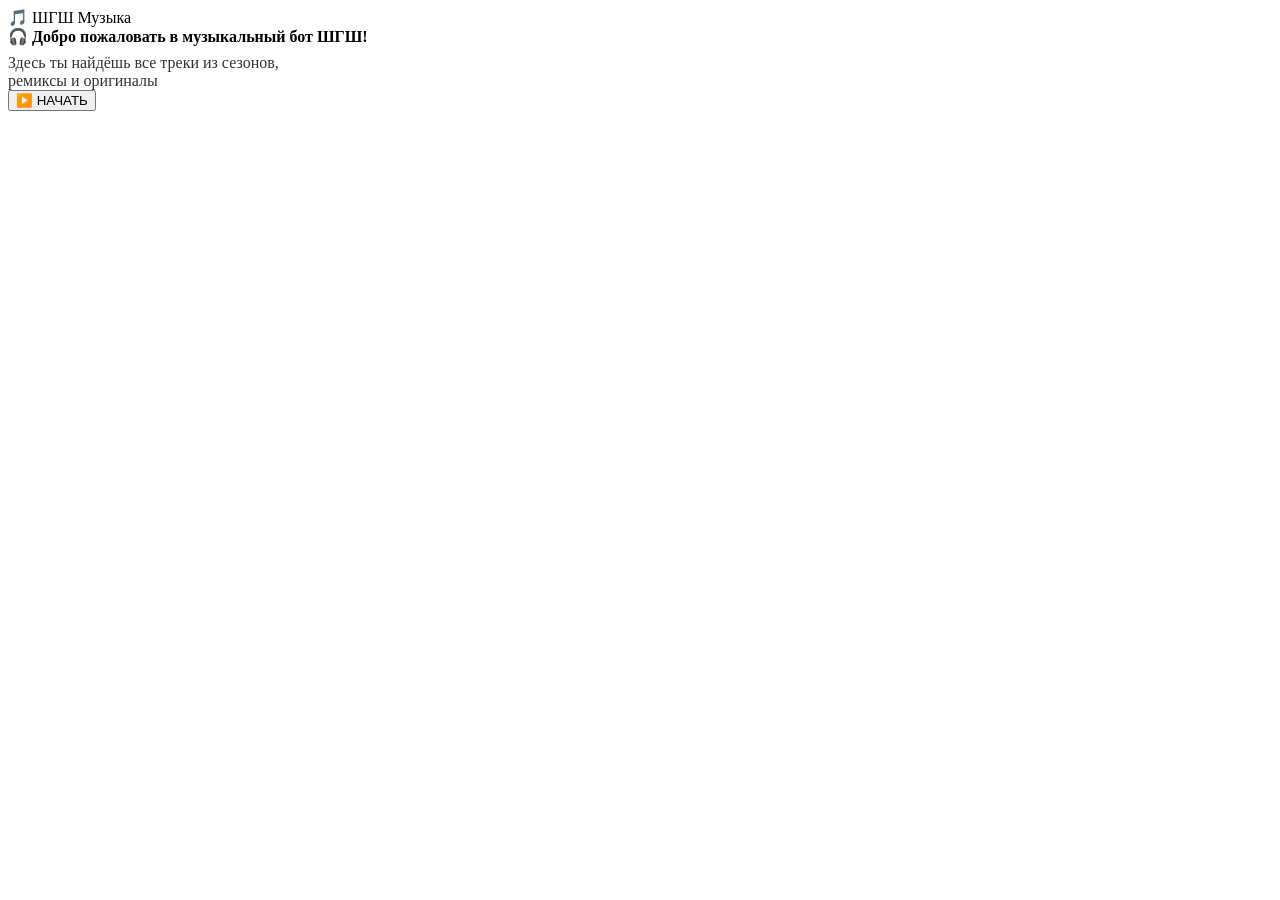
==== index.html @ 97d1baba "Add files via upload" ====
<!DOCTYPE html>
<html lang="ru">
<head>
    <meta charset="UTF-8" />
    <meta name="viewport" content="width=device-width, initial-scale=1.0, maximum-scale=1.0, user-scalable=no" />
    <title>ШГШ Музыка</title>
    <link rel="stylesheet" href="styles.css" />
</head>
<body>
    <div class="telegram-app">
        <!-- Шапка как в Telegram -->
        <div class="tg-header">
            <div class="tg-header-title">🎵 ШГШ Музыка</div>
        </div>

        <!-- Контент как сообщение в чате -->
        <div class="tg-content">
            <div class="tg-message">
                <div class="tg-message-text">
                    <strong>🎧 Добро пожаловать в музыкальный бот ШГШ!</strong>
                </div>
                <div class="tg-message-text" style="margin-top: 8px; opacity: 0.8;">
                    Здесь ты найдёшь все треки из сезонов,<br>ремиксы и оригиналы
                </div>
            </div>

            <!-- Кнопка Start как в Telegram -->
            <div class="tg-reply-markup">
                <button class="tg-btn-start" onclick="goToSeasons()">
                    ▶️ НАЧАТЬ
                </button>
            </div>
        </div>
    </div>

    <script>
        function goToSeasons() {
            window.location.href = 'seasons.html';
        }
    </script>
</body>
</html>
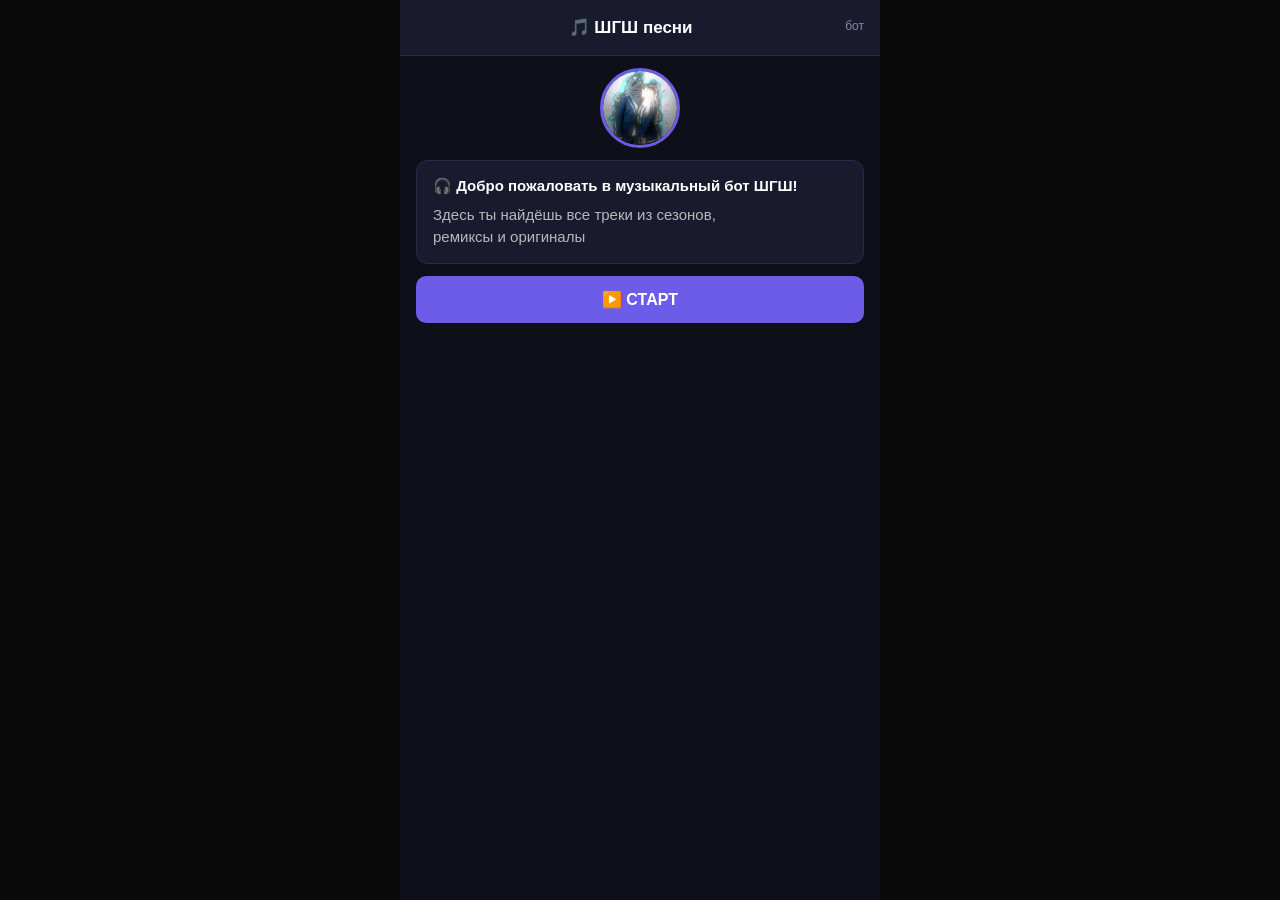
==== commit 15a99da0: "Add files via upload" ====
--- a/index.html
+++ b/index.html
@@ -8,35 +8,34 @@
 </head>
 <body>
     <div class="telegram-app">
-        <!-- Шапка как в Telegram -->
+        <!-- Шапка -->
         <div class="tg-header">
-            <div class="tg-header-title">🎵 ШГШ Музыка</div>
+            <div class="tg-header-title">🎵 ШГШ песни</div>
+            <div class="tg-header-subtitle">бот</div>
         </div>
 
-        <!-- Контент как сообщение в чате -->
+        <!-- Контент -->
         <div class="tg-content">
+            <!-- Аватар -->
+            <div class="tg-avatar">
+                <img src="avatar.png" alt="avatar" />
+            </div>
+
+            <!-- Приветствие как в Telegram -->
             <div class="tg-message">
                 <div class="tg-message-text">
-                    <strong>🎧 Добро пожаловать в музыкальный бот ШГШ!</strong>
+                    🎧 <strong>Добро пожаловать в музыкальный бот ШГШ!</strong>
                 </div>
-                <div class="tg-message-text" style="margin-top: 8px; opacity: 0.8;">
+                <div class="tg-message-text" style="margin-top: 6px; opacity: 0.8;">
                     Здесь ты найдёшь все треки из сезонов,<br>ремиксы и оригиналы
                 </div>
             </div>
 
-            <!-- Кнопка Start как в Telegram -->
+            <!-- Кнопка СТАРТ как в Telegram -->
             <div class="tg-reply-markup">
-                <button class="tg-btn-start" onclick="goToSeasons()">
-                    ▶️ НАЧАТЬ
-                </button>
+                <button class="tg-btn-start" onclick="window.location.href='seasons.html'">▶️ СТАРТ</button>
             </div>
         </div>
     </div>
-
-    <script>
-        function goToSeasons() {
-            window.location.href = 'seasons.html';
-        }
-    </script>
 </body>
 </html>
--- a/styles.css
+++ b/styles.css
@@ -0,0 +1,290 @@
+* {
+    margin: 0;
+    padding: 0;
+    box-sizing: border-box;
+}
+
+body {
+    font-family: -apple-system, BlinkMacSystemFont, 'Segoe UI', Roboto, Helvetica, Arial, sans-serif;
+    background: #0a0a0a;
+    color: #ffffff;
+    min-height: 100vh;
+    display: flex;
+    justify-content: center;
+}
+
+.telegram-app {
+    max-width: 480px;
+    width: 100%;
+    min-height: 100vh;
+    background: #0f0f1a;
+    display: flex;
+    flex-direction: column;
+    position: relative;
+}
+
+/* ===== ШАПКА ===== */
+.tg-header {
+    background: #1a1a2e;
+    padding: 12px 16px;
+    display: flex;
+    align-items: center;
+    justify-content: space-between;
+    border-bottom: 1px solid #2a2a4a;
+    position: sticky;
+    top: 0;
+    z-index: 10;
+    min-height: 56px;
+}
+
+.tg-back-btn {
+    background: none;
+    border: none;
+    color: #6c5ce7;
+    font-size: 28px;
+    cursor: pointer;
+    padding: 0 4px;
+    width: 40px;
+    text-align: left;
+    font-weight: 300;
+}
+
+.tg-back-btn:hover {
+    opacity: 0.7;
+}
+
+.tg-header-title {
+    font-size: 17px;
+    font-weight: 600;
+    color: #ffffff;
+    flex: 1;
+    text-align: center;
+    white-space: nowrap;
+    overflow: hidden;
+    text-overflow: ellipsis;
+}
+
+.tg-header-subtitle {
+    font-size: 12px;
+    color: #8888aa;
+    text-align: center;
+    margin-top: -4px;
+}
+
+/* ===== КОНТЕНТ ===== */
+.tg-content {
+    flex: 1;
+    padding: 12px 16px 100px;
+    overflow-y: auto;
+}
+
+/* ===== АВАТАР ===== */
+.tg-avatar {
+    display: flex;
+    justify-content: center;
+    margin-bottom: 12px;
+}
+
+.tg-avatar img {
+    width: 80px;
+    height: 80px;
+    border-radius: 50%;
+    border: 3px solid #6c5ce7;
+    object-fit: cover;
+}
+
+/* ===== СООБЩЕНИЕ ===== */
+.tg-message {
+    background: #1a1a2e;
+    border-radius: 12px;
+    padding: 14px 16px;
+    margin-bottom: 12px;
+    border: 1px solid #2a2a4a;
+}
+
+.tg-message-text {
+    font-size: 15px;
+    line-height: 1.5;
+    color: #e0e0e0;
+}
+
+.tg-message-text strong {
+    color: #ffffff;
+}
+
+/* ===== КНОПКИ ===== */
+.tg-reply-markup {
+    display: flex;
+    flex-direction: column;
+    gap: 6px;
+    margin-top: 8px;
+}
+
+.tg-btn-start {
+    background: #6c5ce7;
+    border: none;
+    border-radius: 10px;
+    color: #ffffff;
+    padding: 14px;
+    font-size: 16px;
+    font-weight: 600;
+    cursor: pointer;
+    transition: all 0.15s;
+    text-align: center;
+    width: 100%;
+}
+
+.tg-btn-start:active {
+    background: #5a4bd1;
+    transform: scale(0.98);
+}
+
+/* ===== INLINE КНОПКИ ===== */
+.tg-inline-grid {
+    display: grid;
+    grid-template-columns: 1fr 1fr;
+    gap: 6px;
+    margin-bottom: 4px;
+}
+
+.tg-inline-btn {
+    background: #1a1a2e;
+    border: 1px solid #2a2a4a;
+    border-radius: 10px;
+    color: #6c5ce7;
+    padding: 10px 12px;
+    font-size: 14px;
+    font-weight: 500;
+    cursor: pointer;
+    transition: all 0.15s;
+    text-align: center;
+    white-space: nowrap;
+    overflow: hidden;
+    text-overflow: ellipsis;
+}
+
+.tg-inline-btn:active {
+    background: #2a2a4a;
+    transform: scale(0.96);
+}
+
+.tg-inline-btn-wide {
+    grid-column: 1 / -1;
+}
+
+/* ===== ПЕСНИ ===== */
+.tg-song-item {
+    background: #1a1a2e;
+    border-radius: 10px;
+    padding: 10px 14px;
+    margin-bottom: 4px;
+    display: flex;
+    justify-content: space-between;
+    align-items: center;
+    border: 1px solid #2a2a4a;
+}
+
+.tg-song-name {
+    font-size: 14px;
+    color: #e0e0e0;
+    flex: 1;
+    margin-right: 10px;
+    white-space: nowrap;
+    overflow: hidden;
+    text-overflow: ellipsis;
+}
+
+.tg-song-actions {
+    display: flex;
+    gap: 4px;
+    flex-shrink: 0;
+}
+
+.tg-btn-inline-small {
+    background: #2a2a4a;
+    border: none;
+    border-radius: 8px;
+    color: #6c5ce7;
+    padding: 6px 12px;
+    font-size: 14px;
+    cursor: pointer;
+    transition: all 0.15s;
+}
+
+.tg-btn-inline-small:active {
+    background: #3a3a5a;
+    transform: scale(0.92);
+}
+
+/* ===== ПЛЕЕР ===== */
+.tg-player {
+    position: fixed;
+    bottom: 0;
+    left: 50%;
+    transform: translateX(-50%);
+    max-width: 480px;
+    width: 100%;
+    background: #1a1a2e;
+    border-top: 1px solid #2a2a4a;
+    padding: 10px 16px;
+    display: none;
+    align-items: center;
+    gap: 12px;
+    z-index: 100;
+}
+
+.tg-player-btn {
+    background: none;
+    border: none;
+    color: #ffffff;
+    font-size: 22px;
+    cursor: pointer;
+    padding: 4px 8px;
+    transition: all 0.15s;
+}
+
+.tg-player-btn:active {
+    transform: scale(0.9);
+}
+
+.tg-player-info {
+    flex: 1;
+    min-width: 0;
+}
+
+.tg-player-title {
+    font-size: 14px;
+    font-weight: 500;
+    color: #ffffff;
+    white-space: nowrap;
+    overflow: hidden;
+    text-overflow: ellipsis;
+}
+
+.tg-player-subtitle {
+    font-size: 12px;
+    color: #8888aa;
+    white-space: nowrap;
+    overflow: hidden;
+    text-overflow: ellipsis;
+}
+
+/* ===== АДАПТИВ ===== */
+@media (max-width: 480px) {
+    .telegram-app {
+        max-width: 100%;
+    }
+    .tg-inline-grid {
+        grid-template-columns: 1fr 1fr;
+    }
+}
+
+@media (max-width: 360px) {
+    .tg-inline-grid {
+        grid-template-columns: 1fr;
+    }
+    .tg-btn-inline-small {
+        padding: 4px 10px;
+        font-size: 12px;
+    }
+}
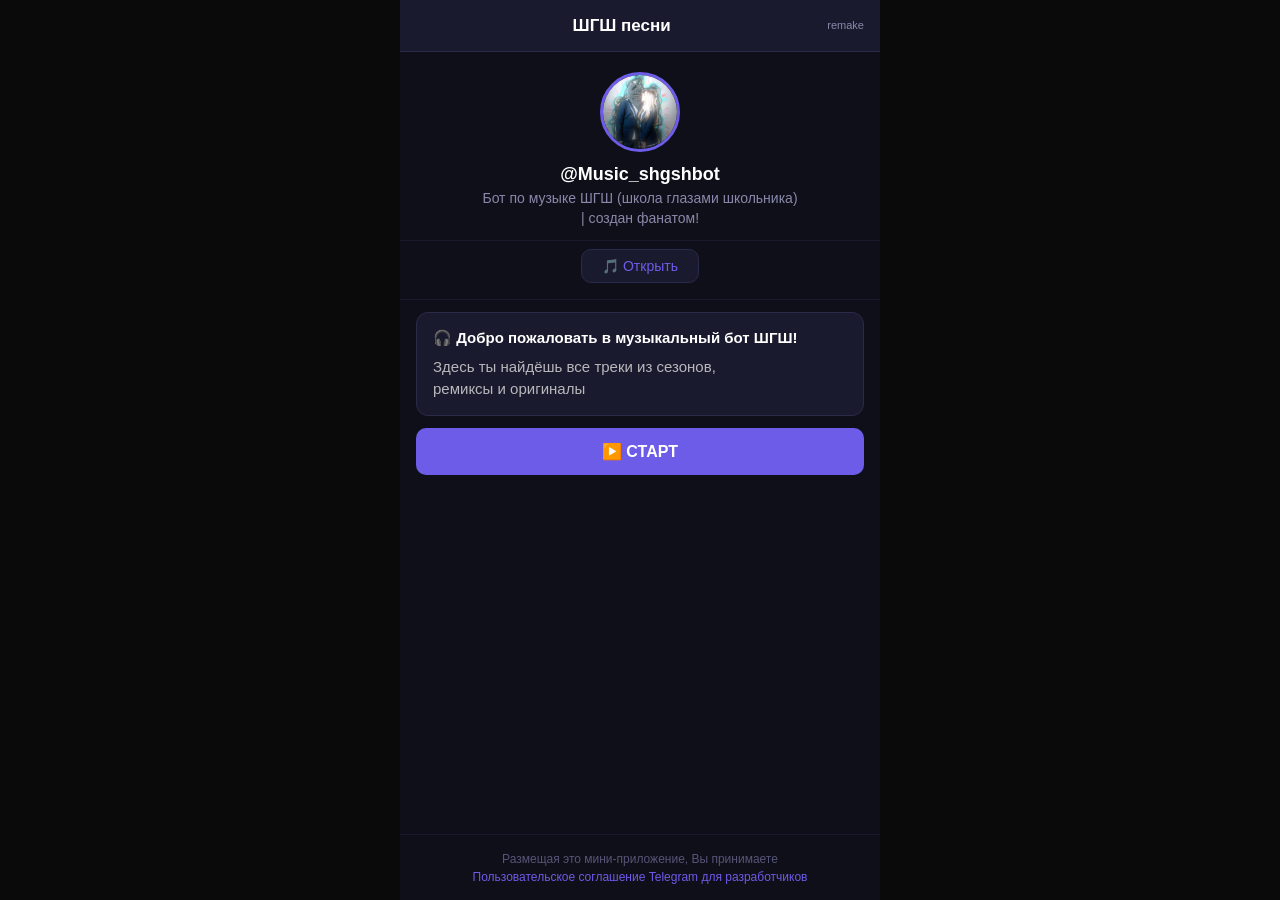
==== commit 89a7f2c3: "Add files via upload" ====
--- a/index.html
+++ b/index.html
@@ -10,18 +10,29 @@
     <div class="telegram-app">
         <!-- Шапка -->
         <div class="tg-header">
-            <div class="tg-header-title">🎵 ШГШ песни</div>
-            <div class="tg-header-subtitle">бот</div>
+            <div class="tg-header-title">ШГШ песни</div>
+            <div class="tg-header-subtitle">remake</div>
+        </div>
+
+        <!-- Профиль бота -->
+        <div class="tg-profile">
+            <div class="tg-profile-avatar">
+                <img src="avatar.png" alt="avatar" />
+            </div>
+            <div class="tg-profile-name">@Music_shgshbot</div>
+            <div class="tg-profile-bio">
+                Бот по музыке ШГШ (школа глазами школьника) | создан фанатом!
+            </div>
+        </div>
+
+        <!-- Кнопки под профилем -->
+        <div class="tg-profile-buttons">
+            <button class="tg-profile-btn" onclick="window.location.href='seasons.html'">🎵 Открыть</button>
         </div>
 
         <!-- Контент -->
         <div class="tg-content">
-            <!-- Аватар -->
-            <div class="tg-avatar">
-                <img src="avatar.png" alt="avatar" />
-            </div>
-
-            <!-- Приветствие как в Telegram -->
+            <!-- Приветствие как сообщение -->
             <div class="tg-message">
                 <div class="tg-message-text">
                     🎧 <strong>Добро пожаловать в музыкальный бот ШГШ!</strong>
@@ -31,11 +42,17 @@
                 </div>
             </div>
 
-            <!-- Кнопка СТАРТ как в Telegram -->
+            <!-- Кнопка СТАРТ -->
             <div class="tg-reply-markup">
                 <button class="tg-btn-start" onclick="window.location.href='seasons.html'">▶️ СТАРТ</button>
             </div>
         </div>
+
+        <!-- Инфо внизу -->
+        <div class="tg-footer">
+            <div class="tg-footer-text">Размещая это мини-приложение, Вы принимаете</div>
+            <div class="tg-footer-link">Пользовательское соглашение Telegram для разработчиков</div>
+        </div>
     </div>
 </body>
 </html>
--- a/styles.css
+++ b/styles.css
@@ -26,7 +26,7 @@
 /* ===== ШАПКА ===== */
 .tg-header {
     background: #1a1a2e;
-    padding: 12px 16px;
+    padding: 10px 16px;
     display: flex;
     align-items: center;
     justify-content: space-between;
@@ -34,7 +34,7 @@
     position: sticky;
     top: 0;
     z-index: 10;
-    min-height: 56px;
+    min-height: 52px;
 }
 
 .tg-back-btn {
@@ -65,10 +65,77 @@
 }
 
 .tg-header-subtitle {
-    font-size: 12px;
+    font-size: 11px;
     color: #8888aa;
     text-align: center;
-    margin-top: -4px;
+    margin-top: -2px;
+}
+
+/* ===== ПРОФИЛЬ (КАК В TELEGRAM) ===== */
+.tg-profile {
+    display: flex;
+    flex-direction: column;
+    align-items: center;
+    padding: 20px 16px 12px;
+    border-bottom: 1px solid #1a1a2e;
+}
+
+.tg-profile-avatar {
+    width: 80px;
+    height: 80px;
+    border-radius: 50%;
+    overflow: hidden;
+    border: 3px solid #6c5ce7;
+    margin-bottom: 12px;
+    flex-shrink: 0;
+}
+
+.tg-profile-avatar img {
+    width: 100%;
+    height: 100%;
+    object-fit: cover;
+    display: block;
+}
+
+.tg-profile-name {
+    font-size: 18px;
+    font-weight: 600;
+    color: #ffffff;
+    margin-bottom: 4px;
+}
+
+.tg-profile-bio {
+    font-size: 14px;
+    color: #8888aa;
+    text-align: center;
+    line-height: 1.4;
+    max-width: 320px;
+}
+
+/* ===== КНОПКИ ПРОФИЛЯ ===== */
+.tg-profile-buttons {
+    display: flex;
+    gap: 8px;
+    padding: 8px 16px 16px;
+    justify-content: center;
+    border-bottom: 1px solid #1a1a2e;
+}
+
+.tg-profile-btn {
+    background: #1a1a2e;
+    border: 1px solid #2a2a4a;
+    border-radius: 10px;
+    color: #6c5ce7;
+    padding: 8px 20px;
+    font-size: 14px;
+    font-weight: 500;
+    cursor: pointer;
+    transition: all 0.15s;
+}
+
+.tg-profile-btn:active {
+    background: #2a2a4a;
+    transform: scale(0.96);
 }
 
 /* ===== КОНТЕНТ ===== */
@@ -76,21 +143,6 @@
     flex: 1;
     padding: 12px 16px 100px;
     overflow-y: auto;
-}
-
-/* ===== АВАТАР ===== */
-.tg-avatar {
-    display: flex;
-    justify-content: center;
-    margin-bottom: 12px;
-}
-
-.tg-avatar img {
-    width: 80px;
-    height: 80px;
-    border-radius: 50%;
-    border: 3px solid #6c5ce7;
-    object-fit: cover;
 }
 
 /* ===== СООБЩЕНИЕ ===== */
@@ -269,6 +321,31 @@
     text-overflow: ellipsis;
 }
 
+/* ===== ФУТЕР ===== */
+.tg-footer {
+    padding: 16px;
+    text-align: center;
+    border-top: 1px solid #1a1a2e;
+    margin-top: 8px;
+}
+
+.tg-footer-text {
+    font-size: 12px;
+    color: #555577;
+    line-height: 1.4;
+}
+
+.tg-footer-link {
+    font-size: 12px;
+    color: #6c5ce7;
+    cursor: pointer;
+    margin-top: 2px;
+}
+
+.tg-footer-link:hover {
+    text-decoration: underline;
+}
+
 /* ===== АДАПТИВ ===== */
 @media (max-width: 480px) {
     .telegram-app {
@@ -277,6 +354,10 @@
     .tg-inline-grid {
         grid-template-columns: 1fr 1fr;
     }
+    .tg-profile-avatar {
+        width: 72px;
+        height: 72px;
+    }
 }
 
 @media (max-width: 360px) {
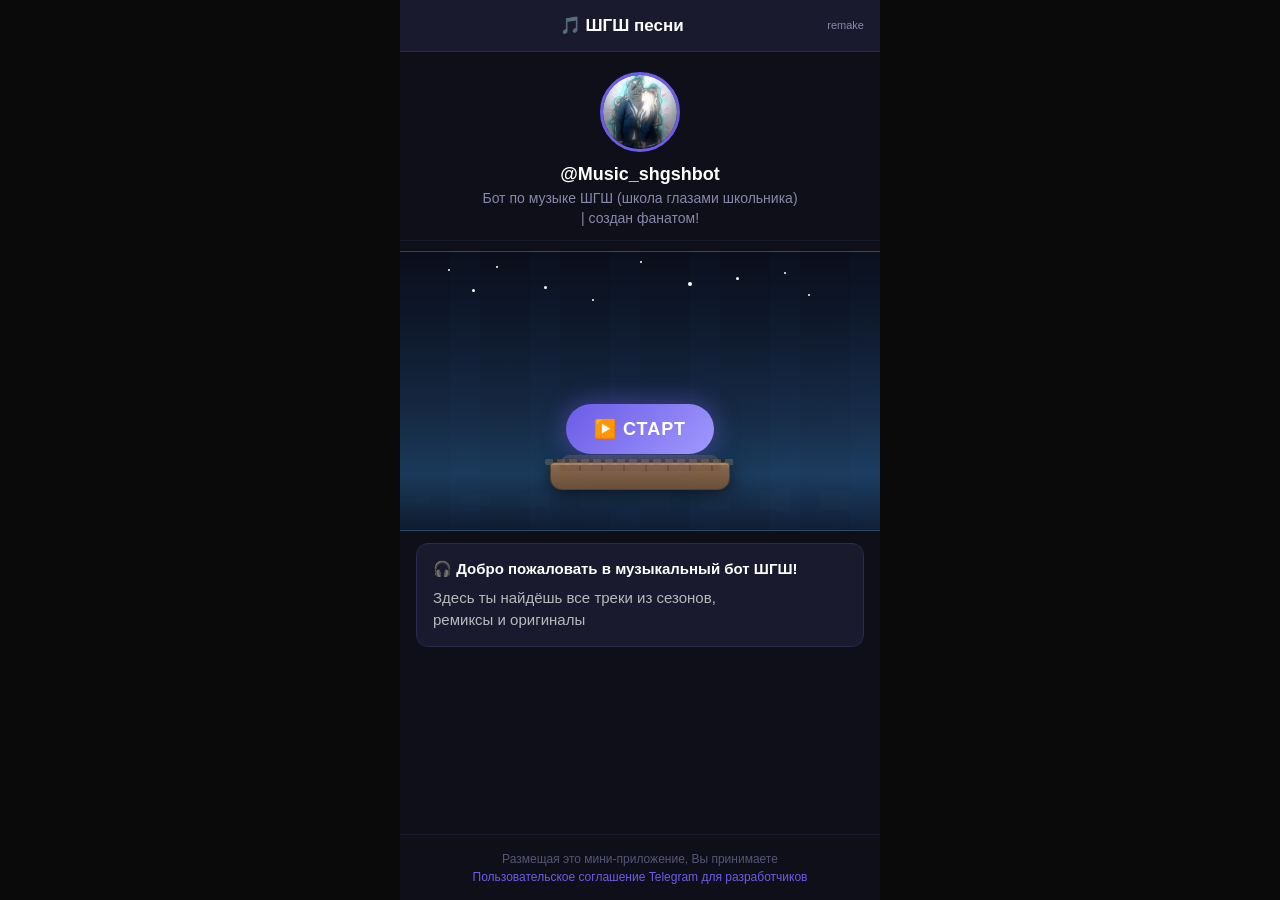
==== commit ce4dfd40: "Add files via upload" ====
--- a/index.html
+++ b/index.html
@@ -4,35 +4,500 @@
     <meta charset="UTF-8" />
     <meta name="viewport" content="width=device-width, initial-scale=1.0, maximum-scale=1.0, user-scalable=no" />
     <title>ШГШ Музыка</title>
-    <link rel="stylesheet" href="styles.css" />
+    <style>
+        /* ===== БАЗОВЫЕ СТИЛИ ===== */
+        * {
+            margin: 0;
+            padding: 0;
+            box-sizing: border-box;
+        }
+
+        body {
+            font-family: -apple-system, BlinkMacSystemFont, 'Segoe UI', Roboto, Helvetica, Arial, sans-serif;
+            background: #0a0a0a;
+            color: #fff;
+            min-height: 100vh;
+            display: flex;
+            justify-content: center;
+            overflow: hidden;
+        }
+
+        .telegram-app {
+            max-width: 480px;
+            width: 100%;
+            min-height: 100vh;
+            background: #0f0f1a;
+            display: flex;
+            flex-direction: column;
+            position: relative;
+            overflow: hidden;
+        }
+
+        /* ===== ШАПКА ===== */
+        .tg-header {
+            background: #1a1a2e;
+            padding: 10px 16px;
+            display: flex;
+            align-items: center;
+            justify-content: space-between;
+            border-bottom: 1px solid #2a2a4a;
+            position: sticky;
+            top: 0;
+            z-index: 10;
+            min-height: 52px;
+        }
+
+        .tg-header-title {
+            font-size: 17px;
+            font-weight: 600;
+            color: #fff;
+            flex: 1;
+            text-align: center;
+        }
+
+        .tg-header-subtitle {
+            font-size: 11px;
+            color: #8888aa;
+            text-align: center;
+            margin-top: -2px;
+        }
+
+        /* ===== ПРОФИЛЬ ===== */
+        .tg-profile {
+            display: flex;
+            flex-direction: column;
+            align-items: center;
+            padding: 20px 16px 12px;
+            border-bottom: 1px solid #1a1a2e;
+            position: relative;
+            z-index: 2;
+        }
+
+        .tg-profile-avatar {
+            width: 80px;
+            height: 80px;
+            border-radius: 50%;
+            overflow: hidden;
+            border: 3px solid #6c5ce7;
+            margin-bottom: 12px;
+            flex-shrink: 0;
+        }
+
+        .tg-profile-avatar img {
+            width: 100%;
+            height: 100%;
+            object-fit: cover;
+            display: block;
+        }
+
+        .tg-profile-name {
+            font-size: 18px;
+            font-weight: 600;
+            color: #fff;
+            margin-bottom: 4px;
+        }
+
+        .tg-profile-bio {
+            font-size: 14px;
+            color: #8888aa;
+            text-align: center;
+            line-height: 1.4;
+            max-width: 320px;
+        }
+
+        /* ===== ОКЕАН И ПЛОТ ===== */
+        .ocean-scene {
+            position: relative;
+            width: 100%;
+            height: 280px;
+            margin-top: 10px;
+            overflow: hidden;
+            background: linear-gradient(180deg, #0a0e1a 0%, #0f1a2e 30%, #162a44 60%, #1a3a5a 80%, #0f1a2e 100%);
+            border-top: 1px solid #2a4a6a;
+            border-bottom: 1px solid #2a4a6a;
+        }
+
+        /* ===== ВОЛНЫ ===== */
+        .wave {
+            position: absolute;
+            bottom: 0;
+            left: 0;
+            width: 200%;
+            height: 100%;
+            background: repeating-linear-gradient(
+                90deg,
+                transparent,
+                transparent 50px,
+                rgba(30, 144, 255, 0.05) 50px,
+                rgba(30, 144, 255, 0.05) 80px
+            );
+            animation: waveMove 8s linear infinite;
+            opacity: 0.3;
+        }
+
+        .wave:nth-child(1) {
+            background: radial-gradient(ellipse at 20% 100%, rgba(30, 144, 255, 0.15) 0%, transparent 50%);
+            animation-duration: 6s;
+            opacity: 0.4;
+            bottom: -10px;
+        }
+
+        .wave:nth-child(2) {
+            background: radial-gradient(ellipse at 60% 100%, rgba(70, 130, 255, 0.12) 0%, transparent 60%);
+            animation-duration: 9s;
+            opacity: 0.3;
+            bottom: -5px;
+        }
+
+        .wave:nth-child(3) {
+            background: radial-gradient(ellipse at 80% 100%, rgba(100, 180, 255, 0.08) 0%, transparent 50%);
+            animation-duration: 7s;
+            opacity: 0.2;
+            bottom: 0px;
+        }
+
+        @keyframes waveMove {
+            0% { transform: translateX(0); }
+            100% { transform: translateX(-50%); }
+        }
+
+        /* ===== ПЛОТ ===== */
+        .raft-container {
+            position: absolute;
+            bottom: 40px;
+            left: 50%;
+            transform: translateX(-50%);
+            width: 200px;
+            height: 120px;
+            animation: raftRock 3s ease-in-out infinite;
+            z-index: 5;
+            display: flex;
+            flex-direction: column;
+            align-items: center;
+            justify-content: flex-end;
+        }
+
+        @keyframes raftRock {
+            0% { transform: translateX(-50%) rotate(-2deg); }
+            50% { transform: translateX(-50%) rotate(4deg); }
+            100% { transform: translateX(-50%) rotate(-2deg); }
+        }
+
+        /* Рисуем плот */
+        .raft {
+            position: relative;
+            width: 180px;
+            height: 28px;
+            background: linear-gradient(180deg, #8B6B4D, #6B4F3A);
+            border-radius: 4px 4px 12px 12px;
+            box-shadow: 0 4px 20px rgba(0, 0, 0, 0.6), inset 0 2px 0 rgba(255, 220, 180, 0.3);
+            border: 1px solid #5a3f2a;
+        }
+
+        /* Брёвна на плоту */
+        .raft::before {
+            content: '';
+            position: absolute;
+            top: 2px;
+            left: 8px;
+            right: 8px;
+            height: 6px;
+            background: repeating-linear-gradient(
+                90deg,
+                #7a5a3a 0px,
+                #7a5a3a 20px,
+                #5a3f2a 20px,
+                #5a3f2a 22px,
+                #7a5a3a 22px,
+                #7a5a3a 42px,
+                #5a3f2a 42px,
+                #5a3f2a 44px,
+                #7a5a3a 44px,
+                #7a5a3a 64px,
+                #5a3f2a 64px,
+                #5a3f2a 66px,
+                #7a5a3a 66px
+            );
+            border-radius: 4px;
+            opacity: 0.6;
+        }
+
+        /* Края плота (канаты) */
+        .raft::after {
+            content: '';
+            position: absolute;
+            top: -4px;
+            left: -6px;
+            right: -6px;
+            height: 6px;
+            background: repeating-linear-gradient(
+                90deg,
+                #8a7a5a 0px,
+                #8a7a5a 8px,
+                transparent 8px,
+                transparent 12px,
+                #8a7a5a 12px,
+                #8a7a5a 20px,
+                transparent 20px,
+                transparent 24px,
+                #8a7a5a 24px
+            );
+            border-radius: 2px;
+            opacity: 0.4;
+        }
+
+        /* Бортики плота */
+        .raft-rail {
+            position: absolute;
+            top: -8px;
+            left: 10px;
+            right: 10px;
+            height: 8px;
+            background: linear-gradient(180deg, #9a7a5a, #7a5a3a);
+            border-radius: 8px 8px 0 0;
+            opacity: 0.3;
+        }
+
+        /* КНОПКА НА ПЛОТУ */
+        .raft-btn {
+            background: linear-gradient(135deg, #6c5ce7, #a29bfe);
+            border: none;
+            border-radius: 50px;
+            color: #fff;
+            padding: 14px 28px;
+            font-size: 18px;
+            font-weight: 700;
+            cursor: pointer;
+            transition: all 0.3s ease;
+            text-align: center;
+            box-shadow: 0 0 30px rgba(108, 92, 231, 0.3);
+            position: relative;
+            margin-bottom: 8px;
+            letter-spacing: 1px;
+            z-index: 10;
+            animation: btnGlow 2s ease-in-out infinite;
+        }
+
+        @keyframes btnGlow {
+            0% {
+                box-shadow: 0 0 20px rgba(108, 92, 231, 0.3);
+                transform: scale(1);
+            }
+            50% {
+                box-shadow: 0 0 60px rgba(108, 92, 231, 0.9), 0 0 120px rgba(108, 92, 231, 0.4);
+                transform: scale(1.05);
+            }
+            100% {
+                box-shadow: 0 0 20px rgba(108, 92, 231, 0.3);
+                transform: scale(1);
+            }
+        }
+
+        .raft-btn::after {
+            content: '';
+            position: absolute;
+            top: -4px;
+            left: -4px;
+            right: -4px;
+            bottom: -4px;
+            border-radius: 50px;
+            background: linear-gradient(135deg, rgba(108, 92, 231, 0.2), rgba(162, 155, 254, 0.1));
+            filter: blur(10px);
+            z-index: -1;
+            animation: btnPulse 2s ease-in-out infinite;
+        }
+
+        @keyframes btnPulse {
+            0% { opacity: 0.3; transform: scale(1); }
+            50% { opacity: 1; transform: scale(1.2); }
+            100% { opacity: 0.3; transform: scale(1); }
+        }
+
+        .raft-btn:active {
+            transform: scale(0.95);
+            box-shadow: 0 0 40px rgba(108, 92, 231, 0.5);
+        }
+
+        /* ===== КОНТЕНТ ===== */
+        .tg-content {
+            flex: 1;
+            padding: 12px 16px 100px;
+            overflow-y: auto;
+            position: relative;
+            z-index: 2;
+        }
+
+        .tg-message {
+            background: #1a1a2e;
+            border-radius: 12px;
+            padding: 14px 16px;
+            margin-bottom: 12px;
+            border: 1px solid #2a2a4a;
+        }
+
+        .tg-message-text {
+            font-size: 15px;
+            line-height: 1.5;
+            color: #e0e0e0;
+        }
+
+        .tg-message-text strong {
+            color: #fff;
+        }
+
+        .tg-footer {
+            padding: 16px;
+            text-align: center;
+            border-top: 1px solid #1a1a2e;
+            margin-top: 8px;
+            position: relative;
+            z-index: 2;
+        }
+
+        .tg-footer-text {
+            font-size: 12px;
+            color: #555577;
+            line-height: 1.4;
+        }
+
+        .tg-footer-link {
+            font-size: 12px;
+            color: #6c5ce7;
+            cursor: pointer;
+            margin-top: 2px;
+        }
+
+        .tg-footer-link:hover {
+            text-decoration: underline;
+        }
+
+        /* ===== ЗВЁЗДЫ НА НЕБЕ ===== */
+        .stars {
+            position: absolute;
+            top: 0;
+            left: 0;
+            width: 100%;
+            height: 60%;
+            pointer-events: none;
+            z-index: 0;
+        }
+
+        .star {
+            position: absolute;
+            width: 2px;
+            height: 2px;
+            background: #fff;
+            border-radius: 50%;
+            animation: twinkle 3s ease-in-out infinite;
+        }
+
+        @keyframes twinkle {
+            0%, 100% { opacity: 0.2; }
+            50% { opacity: 1; }
+        }
+
+        .star:nth-child(1) { top: 10%; left: 10%; animation-delay: 0s; }
+        .star:nth-child(2) { top: 20%; left: 30%; animation-delay: 0.5s; width: 3px; height: 3px; }
+        .star:nth-child(3) { top: 5%; left: 50%; animation-delay: 1s; }
+        .star:nth-child(4) { top: 15%; left: 70%; animation-delay: 1.5s; width: 3px; height: 3px; }
+        .star:nth-child(5) { top: 25%; left: 85%; animation-delay: 2s; }
+        .star:nth-child(6) { top: 8%; left: 20%; animation-delay: 0.8s; }
+        .star:nth-child(7) { top: 18%; left: 60%; animation-delay: 1.2s; width: 4px; height: 4px; }
+        .star:nth-child(8) { top: 28%; left: 40%; animation-delay: 0.3s; }
+        .star:nth-child(9) { top: 12%; left: 80%; animation-delay: 1.8s; }
+        .star:nth-child(10) { top: 22%; left: 15%; animation-delay: 2.2s; width: 3px; height: 3px; }
+
+        /* ===== МЕЛКИЕ ВОЛНЫ (пена) ===== */
+        .foam {
+            position: absolute;
+            bottom: 20px;
+            left: 0;
+            width: 200%;
+            height: 20px;
+            background: repeating-linear-gradient(
+                90deg,
+                rgba(255, 255, 255, 0.03) 0px,
+                rgba(255, 255, 255, 0.03) 30px,
+                transparent 30px,
+                transparent 60px
+            );
+            animation: waveMove 12s linear infinite;
+            opacity: 0.3;
+            z-index: 1;
+            border-radius: 50%;
+        }
+
+        /* ===== АДАПТИВ ===== */
+        @media (max-width: 480px) {
+            .telegram-app { max-width: 100%; }
+            .ocean-scene { height: 220px; }
+            .raft-container { width: 160px; height: 100px; bottom: 30px; }
+            .raft { width: 140px; height: 24px; }
+            .raft-btn { padding: 12px 20px; font-size: 16px; }
+        }
+
+        @media (max-width: 360px) {
+            .ocean-scene { height: 180px; }
+            .raft-container { width: 130px; height: 80px; bottom: 20px; }
+            .raft { width: 120px; height: 20px; }
+            .raft-btn { padding: 10px 16px; font-size: 14px; }
+            .tg-profile-avatar { width: 60px; height: 60px; }
+        }
+    </style>
 </head>
 <body>
     <div class="telegram-app">
-        <!-- Шапка -->
+
+        <!-- ШАПКА -->
         <div class="tg-header">
-            <div class="tg-header-title">ШГШ песни</div>
+            <div class="tg-header-title">🎵 ШГШ песни</div>
             <div class="tg-header-subtitle">remake</div>
         </div>
 
-        <!-- Профиль бота -->
+        <!-- ПРОФИЛЬ -->
         <div class="tg-profile">
             <div class="tg-profile-avatar">
-                <img src="avatar.png" alt="avatar" />
+                <img src="avatar.png" alt="avatar" onerror="this.src='data:image/svg+xml,%3Csvg xmlns=%22http://www.w3.org/2000/svg%22 width=%2280%22 height=%2280%22 viewBox=%220 0 80 80%22%3E%3Crect width=%2280%22 height=%2280%22 fill=%22%236c5ce7%22/%3E%3Ctext x=%2240%22 y=%2248%22 text-anchor=%22middle%22 font-size=%2236%22 fill=%22white%22 font-family=%22Arial%22%3E🎵%3C/text%3E%3C/svg%3E'" />
             </div>
             <div class="tg-profile-name">@Music_shgshbot</div>
-            <div class="tg-profile-bio">
-                Бот по музыке ШГШ (школа глазами школьника) | создан фанатом!
+            <div class="tg-profile-bio">Бот по музыке ШГШ (школа глазами школьника) | создан фанатом!</div>
+        </div>
+
+        <!-- ОКЕАН С ПЛОТОМ -->
+        <div class="ocean-scene">
+
+            <!-- Звёзды -->
+            <div class="stars">
+                <div class="star"></div>
+                <div class="star"></div>
+                <div class="star"></div>
+                <div class="star"></div>
+                <div class="star"></div>
+                <div class="star"></div>
+                <div class="star"></div>
+                <div class="star"></div>
+                <div class="star"></div>
+                <div class="star"></div>
             </div>
+
+            <!-- Волны -->
+            <div class="wave"></div>
+            <div class="wave"></div>
+            <div class="wave"></div>
+            <div class="foam"></div>
+
+            <!-- Плот с кнопкой -->
+            <div class="raft-container">
+                <button class="raft-btn" onclick="window.location.href='seasons.html'">▶️ СТАРТ</button>
+                <div class="raft">
+                    <div class="raft-rail"></div>
+                </div>
+            </div>
+
         </div>
 
-        <!-- Кнопки под профилем -->
-        <div class="tg-profile-buttons">
-            <button class="tg-profile-btn" onclick="window.location.href='seasons.html'">🎵 Открыть</button>
-        </div>
-
-        <!-- Контент -->
+        <!-- ПРИВЕТСТВИЕ -->
         <div class="tg-content">
-            <!-- Приветствие как сообщение -->
             <div class="tg-message">
                 <div class="tg-message-text">
                     🎧 <strong>Добро пожаловать в музыкальный бот ШГШ!</strong>
@@ -41,18 +506,14 @@
                     Здесь ты найдёшь все треки из сезонов,<br>ремиксы и оригиналы
                 </div>
             </div>
-
-            <!-- Кнопка СТАРТ -->
-            <div class="tg-reply-markup">
-                <button class="tg-btn-start" onclick="window.location.href='seasons.html'">▶️ СТАРТ</button>
-            </div>
         </div>
 
-        <!-- Инфо внизу -->
+        <!-- ФУТЕР -->
         <div class="tg-footer">
             <div class="tg-footer-text">Размещая это мини-приложение, Вы принимаете</div>
             <div class="tg-footer-link">Пользовательское соглашение Telegram для разработчиков</div>
         </div>
+
     </div>
 </body>
 </html>
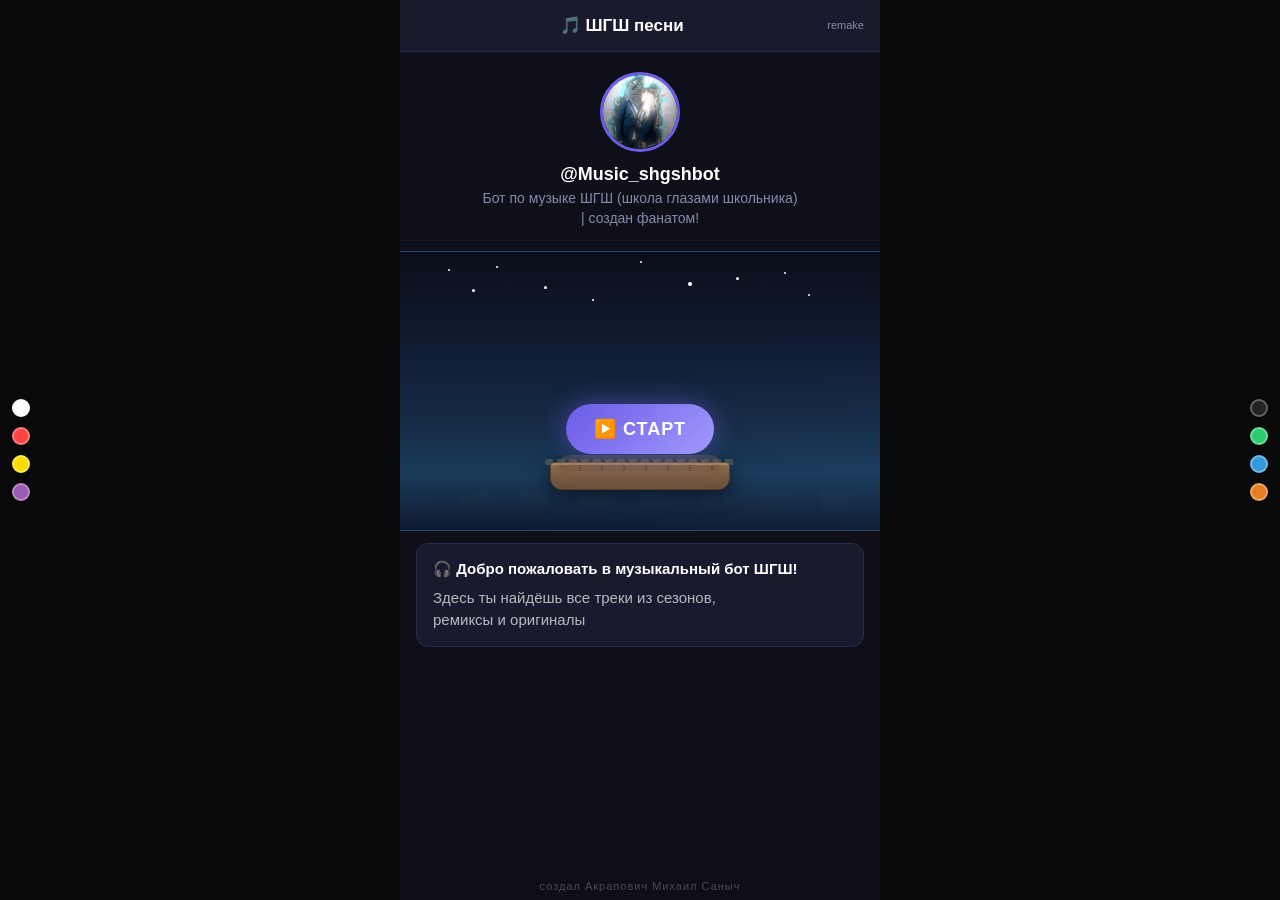
==== commit ff049a6c: "Add files via upload" ====
--- a/index.html
+++ b/index.html
@@ -4,457 +4,28 @@
     <meta charset="UTF-8" />
     <meta name="viewport" content="width=device-width, initial-scale=1.0, maximum-scale=1.0, user-scalable=no" />
     <title>ШГШ Музыка</title>
-    <style>
-        /* ===== БАЗОВЫЕ СТИЛИ ===== */
-        * {
-            margin: 0;
-            padding: 0;
-            box-sizing: border-box;
-        }
-
-        body {
-            font-family: -apple-system, BlinkMacSystemFont, 'Segoe UI', Roboto, Helvetica, Arial, sans-serif;
-            background: #0a0a0a;
-            color: #fff;
-            min-height: 100vh;
-            display: flex;
-            justify-content: center;
-            overflow: hidden;
-        }
-
-        .telegram-app {
-            max-width: 480px;
-            width: 100%;
-            min-height: 100vh;
-            background: #0f0f1a;
-            display: flex;
-            flex-direction: column;
-            position: relative;
-            overflow: hidden;
-        }
-
-        /* ===== ШАПКА ===== */
-        .tg-header {
-            background: #1a1a2e;
-            padding: 10px 16px;
-            display: flex;
-            align-items: center;
-            justify-content: space-between;
-            border-bottom: 1px solid #2a2a4a;
-            position: sticky;
-            top: 0;
-            z-index: 10;
-            min-height: 52px;
-        }
-
-        .tg-header-title {
-            font-size: 17px;
-            font-weight: 600;
-            color: #fff;
-            flex: 1;
-            text-align: center;
-        }
-
-        .tg-header-subtitle {
-            font-size: 11px;
-            color: #8888aa;
-            text-align: center;
-            margin-top: -2px;
-        }
-
-        /* ===== ПРОФИЛЬ ===== */
-        .tg-profile {
-            display: flex;
-            flex-direction: column;
-            align-items: center;
-            padding: 20px 16px 12px;
-            border-bottom: 1px solid #1a1a2e;
-            position: relative;
-            z-index: 2;
-        }
-
-        .tg-profile-avatar {
-            width: 80px;
-            height: 80px;
-            border-radius: 50%;
-            overflow: hidden;
-            border: 3px solid #6c5ce7;
-            margin-bottom: 12px;
-            flex-shrink: 0;
-        }
-
-        .tg-profile-avatar img {
-            width: 100%;
-            height: 100%;
-            object-fit: cover;
-            display: block;
-        }
-
-        .tg-profile-name {
-            font-size: 18px;
-            font-weight: 600;
-            color: #fff;
-            margin-bottom: 4px;
-        }
-
-        .tg-profile-bio {
-            font-size: 14px;
-            color: #8888aa;
-            text-align: center;
-            line-height: 1.4;
-            max-width: 320px;
-        }
-
-        /* ===== ОКЕАН И ПЛОТ ===== */
-        .ocean-scene {
-            position: relative;
-            width: 100%;
-            height: 280px;
-            margin-top: 10px;
-            overflow: hidden;
-            background: linear-gradient(180deg, #0a0e1a 0%, #0f1a2e 30%, #162a44 60%, #1a3a5a 80%, #0f1a2e 100%);
-            border-top: 1px solid #2a4a6a;
-            border-bottom: 1px solid #2a4a6a;
-        }
-
-        /* ===== ВОЛНЫ ===== */
-        .wave {
-            position: absolute;
-            bottom: 0;
-            left: 0;
-            width: 200%;
-            height: 100%;
-            background: repeating-linear-gradient(
-                90deg,
-                transparent,
-                transparent 50px,
-                rgba(30, 144, 255, 0.05) 50px,
-                rgba(30, 144, 255, 0.05) 80px
-            );
-            animation: waveMove 8s linear infinite;
-            opacity: 0.3;
-        }
-
-        .wave:nth-child(1) {
-            background: radial-gradient(ellipse at 20% 100%, rgba(30, 144, 255, 0.15) 0%, transparent 50%);
-            animation-duration: 6s;
-            opacity: 0.4;
-            bottom: -10px;
-        }
-
-        .wave:nth-child(2) {
-            background: radial-gradient(ellipse at 60% 100%, rgba(70, 130, 255, 0.12) 0%, transparent 60%);
-            animation-duration: 9s;
-            opacity: 0.3;
-            bottom: -5px;
-        }
-
-        .wave:nth-child(3) {
-            background: radial-gradient(ellipse at 80% 100%, rgba(100, 180, 255, 0.08) 0%, transparent 50%);
-            animation-duration: 7s;
-            opacity: 0.2;
-            bottom: 0px;
-        }
-
-        @keyframes waveMove {
-            0% { transform: translateX(0); }
-            100% { transform: translateX(-50%); }
-        }
-
-        /* ===== ПЛОТ ===== */
-        .raft-container {
-            position: absolute;
-            bottom: 40px;
-            left: 50%;
-            transform: translateX(-50%);
-            width: 200px;
-            height: 120px;
-            animation: raftRock 3s ease-in-out infinite;
-            z-index: 5;
-            display: flex;
-            flex-direction: column;
-            align-items: center;
-            justify-content: flex-end;
-        }
-
-        @keyframes raftRock {
-            0% { transform: translateX(-50%) rotate(-2deg); }
-            50% { transform: translateX(-50%) rotate(4deg); }
-            100% { transform: translateX(-50%) rotate(-2deg); }
-        }
-
-        /* Рисуем плот */
-        .raft {
-            position: relative;
-            width: 180px;
-            height: 28px;
-            background: linear-gradient(180deg, #8B6B4D, #6B4F3A);
-            border-radius: 4px 4px 12px 12px;
-            box-shadow: 0 4px 20px rgba(0, 0, 0, 0.6), inset 0 2px 0 rgba(255, 220, 180, 0.3);
-            border: 1px solid #5a3f2a;
-        }
-
-        /* Брёвна на плоту */
-        .raft::before {
-            content: '';
-            position: absolute;
-            top: 2px;
-            left: 8px;
-            right: 8px;
-            height: 6px;
-            background: repeating-linear-gradient(
-                90deg,
-                #7a5a3a 0px,
-                #7a5a3a 20px,
-                #5a3f2a 20px,
-                #5a3f2a 22px,
-                #7a5a3a 22px,
-                #7a5a3a 42px,
-                #5a3f2a 42px,
-                #5a3f2a 44px,
-                #7a5a3a 44px,
-                #7a5a3a 64px,
-                #5a3f2a 64px,
-                #5a3f2a 66px,
-                #7a5a3a 66px
-            );
-            border-radius: 4px;
-            opacity: 0.6;
-        }
-
-        /* Края плота (канаты) */
-        .raft::after {
-            content: '';
-            position: absolute;
-            top: -4px;
-            left: -6px;
-            right: -6px;
-            height: 6px;
-            background: repeating-linear-gradient(
-                90deg,
-                #8a7a5a 0px,
-                #8a7a5a 8px,
-                transparent 8px,
-                transparent 12px,
-                #8a7a5a 12px,
-                #8a7a5a 20px,
-                transparent 20px,
-                transparent 24px,
-                #8a7a5a 24px
-            );
-            border-radius: 2px;
-            opacity: 0.4;
-        }
-
-        /* Бортики плота */
-        .raft-rail {
-            position: absolute;
-            top: -8px;
-            left: 10px;
-            right: 10px;
-            height: 8px;
-            background: linear-gradient(180deg, #9a7a5a, #7a5a3a);
-            border-radius: 8px 8px 0 0;
-            opacity: 0.3;
-        }
-
-        /* КНОПКА НА ПЛОТУ */
-        .raft-btn {
-            background: linear-gradient(135deg, #6c5ce7, #a29bfe);
-            border: none;
-            border-radius: 50px;
-            color: #fff;
-            padding: 14px 28px;
-            font-size: 18px;
-            font-weight: 700;
-            cursor: pointer;
-            transition: all 0.3s ease;
-            text-align: center;
-            box-shadow: 0 0 30px rgba(108, 92, 231, 0.3);
-            position: relative;
-            margin-bottom: 8px;
-            letter-spacing: 1px;
-            z-index: 10;
-            animation: btnGlow 2s ease-in-out infinite;
-        }
-
-        @keyframes btnGlow {
-            0% {
-                box-shadow: 0 0 20px rgba(108, 92, 231, 0.3);
-                transform: scale(1);
-            }
-            50% {
-                box-shadow: 0 0 60px rgba(108, 92, 231, 0.9), 0 0 120px rgba(108, 92, 231, 0.4);
-                transform: scale(1.05);
-            }
-            100% {
-                box-shadow: 0 0 20px rgba(108, 92, 231, 0.3);
-                transform: scale(1);
-            }
-        }
-
-        .raft-btn::after {
-            content: '';
-            position: absolute;
-            top: -4px;
-            left: -4px;
-            right: -4px;
-            bottom: -4px;
-            border-radius: 50px;
-            background: linear-gradient(135deg, rgba(108, 92, 231, 0.2), rgba(162, 155, 254, 0.1));
-            filter: blur(10px);
-            z-index: -1;
-            animation: btnPulse 2s ease-in-out infinite;
-        }
-
-        @keyframes btnPulse {
-            0% { opacity: 0.3; transform: scale(1); }
-            50% { opacity: 1; transform: scale(1.2); }
-            100% { opacity: 0.3; transform: scale(1); }
-        }
-
-        .raft-btn:active {
-            transform: scale(0.95);
-            box-shadow: 0 0 40px rgba(108, 92, 231, 0.5);
-        }
-
-        /* ===== КОНТЕНТ ===== */
-        .tg-content {
-            flex: 1;
-            padding: 12px 16px 100px;
-            overflow-y: auto;
-            position: relative;
-            z-index: 2;
-        }
-
-        .tg-message {
-            background: #1a1a2e;
-            border-radius: 12px;
-            padding: 14px 16px;
-            margin-bottom: 12px;
-            border: 1px solid #2a2a4a;
-        }
-
-        .tg-message-text {
-            font-size: 15px;
-            line-height: 1.5;
-            color: #e0e0e0;
-        }
-
-        .tg-message-text strong {
-            color: #fff;
-        }
-
-        .tg-footer {
-            padding: 16px;
-            text-align: center;
-            border-top: 1px solid #1a1a2e;
-            margin-top: 8px;
-            position: relative;
-            z-index: 2;
-        }
-
-        .tg-footer-text {
-            font-size: 12px;
-            color: #555577;
-            line-height: 1.4;
-        }
-
-        .tg-footer-link {
-            font-size: 12px;
-            color: #6c5ce7;
-            cursor: pointer;
-            margin-top: 2px;
-        }
-
-        .tg-footer-link:hover {
-            text-decoration: underline;
-        }
-
-        /* ===== ЗВЁЗДЫ НА НЕБЕ ===== */
-        .stars {
-            position: absolute;
-            top: 0;
-            left: 0;
-            width: 100%;
-            height: 60%;
-            pointer-events: none;
-            z-index: 0;
-        }
-
-        .star {
-            position: absolute;
-            width: 2px;
-            height: 2px;
-            background: #fff;
-            border-radius: 50%;
-            animation: twinkle 3s ease-in-out infinite;
-        }
-
-        @keyframes twinkle {
-            0%, 100% { opacity: 0.2; }
-            50% { opacity: 1; }
-        }
-
-        .star:nth-child(1) { top: 10%; left: 10%; animation-delay: 0s; }
-        .star:nth-child(2) { top: 20%; left: 30%; animation-delay: 0.5s; width: 3px; height: 3px; }
-        .star:nth-child(3) { top: 5%; left: 50%; animation-delay: 1s; }
-        .star:nth-child(4) { top: 15%; left: 70%; animation-delay: 1.5s; width: 3px; height: 3px; }
-        .star:nth-child(5) { top: 25%; left: 85%; animation-delay: 2s; }
-        .star:nth-child(6) { top: 8%; left: 20%; animation-delay: 0.8s; }
-        .star:nth-child(7) { top: 18%; left: 60%; animation-delay: 1.2s; width: 4px; height: 4px; }
-        .star:nth-child(8) { top: 28%; left: 40%; animation-delay: 0.3s; }
-        .star:nth-child(9) { top: 12%; left: 80%; animation-delay: 1.8s; }
-        .star:nth-child(10) { top: 22%; left: 15%; animation-delay: 2.2s; width: 3px; height: 3px; }
-
-        /* ===== МЕЛКИЕ ВОЛНЫ (пена) ===== */
-        .foam {
-            position: absolute;
-            bottom: 20px;
-            left: 0;
-            width: 200%;
-            height: 20px;
-            background: repeating-linear-gradient(
-                90deg,
-                rgba(255, 255, 255, 0.03) 0px,
-                rgba(255, 255, 255, 0.03) 30px,
-                transparent 30px,
-                transparent 60px
-            );
-            animation: waveMove 12s linear infinite;
-            opacity: 0.3;
-            z-index: 1;
-            border-radius: 50%;
-        }
-
-        /* ===== АДАПТИВ ===== */
-        @media (max-width: 480px) {
-            .telegram-app { max-width: 100%; }
-            .ocean-scene { height: 220px; }
-            .raft-container { width: 160px; height: 100px; bottom: 30px; }
-            .raft { width: 140px; height: 24px; }
-            .raft-btn { padding: 12px 20px; font-size: 16px; }
-        }
-
-        @media (max-width: 360px) {
-            .ocean-scene { height: 180px; }
-            .raft-container { width: 130px; height: 80px; bottom: 20px; }
-            .raft { width: 120px; height: 20px; }
-            .raft-btn { padding: 10px 16px; font-size: 14px; }
-            .tg-profile-avatar { width: 60px; height: 60px; }
-        }
-    </style>
+    <link rel="stylesheet" href="styles.css" />
 </head>
 <body>
-    <div class="telegram-app">
+    <div class="telegram-app" id="app">
+        <div class="color-dots-left">
+            <div class="color-dot" data-color="white" style="background: #ffffff;" onclick="changeTheme('white')"></div>
+            <div class="color-dot" data-color="red" style="background: #ff4444;" onclick="changeTheme('red')"></div>
+            <div class="color-dot" data-color="yellow" style="background: #ffdd00;" onclick="changeTheme('yellow')"></div>
+            <div class="color-dot" data-color="purple" style="background: #9b59b6;" onclick="changeTheme('purple')"></div>
+        </div>
+        <div class="color-dots-right">
+            <div class="color-dot" data-color="black" style="background: #222222;" onclick="changeTheme('black')"></div>
+            <div class="color-dot" data-color="green" style="background: #2ecc71;" onclick="changeTheme('green')"></div>
+            <div class="color-dot" data-color="blue" style="background: #3498db;" onclick="changeTheme('blue')"></div>
+            <div class="color-dot" data-color="orange" style="background: #e67e22;" onclick="changeTheme('orange')"></div>
+        </div>
 
-        <!-- ШАПКА -->
         <div class="tg-header">
             <div class="tg-header-title">🎵 ШГШ песни</div>
             <div class="tg-header-subtitle">remake</div>
         </div>
 
-        <!-- ПРОФИЛЬ -->
         <div class="tg-profile">
             <div class="tg-profile-avatar">
                 <img src="avatar.png" alt="avatar" onerror="this.src='data:image/svg+xml,%3Csvg xmlns=%22http://www.w3.org/2000/svg%22 width=%2280%22 height=%2280%22 viewBox=%220 0 80 80%22%3E%3Crect width=%2280%22 height=%2280%22 fill=%22%236c5ce7%22/%3E%3Ctext x=%2240%22 y=%2248%22 text-anchor=%22middle%22 font-size=%2236%22 fill=%22white%22 font-family=%22Arial%22%3E🎵%3C/text%3E%3C/svg%3E'" />
@@ -463,57 +34,45 @@
             <div class="tg-profile-bio">Бот по музыке ШГШ (школа глазами школьника) | создан фанатом!</div>
         </div>
 
-        <!-- ОКЕАН С ПЛОТОМ -->
-        <div class="ocean-scene">
-
-            <!-- Звёзды -->
+        <div class="ocean-scene" id="oceanScene">
             <div class="stars">
-                <div class="star"></div>
-                <div class="star"></div>
-                <div class="star"></div>
-                <div class="star"></div>
-                <div class="star"></div>
-                <div class="star"></div>
-                <div class="star"></div>
-                <div class="star"></div>
-                <div class="star"></div>
+                <div class="star"></div><div class="star"></div><div class="star"></div>
+                <div class="star"></div><div class="star"></div><div class="star"></div>
+                <div class="star"></div><div class="star"></div><div class="star"></div>
                 <div class="star"></div>
             </div>
-
-            <!-- Волны -->
-            <div class="wave"></div>
-            <div class="wave"></div>
-            <div class="wave"></div>
+            <div class="wave"></div><div class="wave"></div><div class="wave"></div>
             <div class="foam"></div>
-
-            <!-- Плот с кнопкой -->
             <div class="raft-container">
-                <button class="raft-btn" onclick="window.location.href='seasons.html'">▶️ СТАРТ</button>
-                <div class="raft">
-                    <div class="raft-rail"></div>
-                </div>
-            </div>
-
-        </div>
-
-        <!-- ПРИВЕТСТВИЕ -->
-        <div class="tg-content">
-            <div class="tg-message">
-                <div class="tg-message-text">
-                    🎧 <strong>Добро пожаловать в музыкальный бот ШГШ!</strong>
-                </div>
-                <div class="tg-message-text" style="margin-top: 6px; opacity: 0.8;">
-                    Здесь ты найдёшь все треки из сезонов,<br>ремиксы и оригиналы
-                </div>
+                <button class="raft-btn" data-transition href="seasons.html">▶️ СТАРТ</button>
+                <div class="raft"><div class="raft-rail"></div></div>
             </div>
         </div>
 
-        <!-- ФУТЕР -->
-        <div class="tg-footer">
-            <div class="tg-footer-text">Размещая это мини-приложение, Вы принимаете</div>
-            <div class="tg-footer-link">Пользовательское соглашение Telegram для разработчиков</div>
+        <div class="tg-content">
+            <div class="tg-message">
+                <div class="tg-message-text">🎧 <strong>Добро пожаловать в музыкальный бот ШГШ!</strong></div>
+                <div class="tg-message-text" style="margin-top: 6px; opacity: 0.8;">Здесь ты найдёшь все треки из сезонов,<br>ремиксы и оригиналы</div>
+            </div>
         </div>
 
+        <div class="footer-credit">создал Акрапович Михаил Саныч</div>
     </div>
+
+    <script src="script.js"></script>
+    <script>
+        function changeTheme(color) {
+            const app = document.getElementById('app');
+            app.className = 'telegram-app';
+            app.classList.add('theme-' + color);
+            localStorage.setItem('theme', color);
+        }
+        document.addEventListener('DOMContentLoaded', function() {
+            const savedTheme = localStorage.getItem('theme');
+            if (savedTheme) {
+                document.getElementById('app').classList.add('theme-' + savedTheme);
+            }
+        });
+    </script>
 </body>
 </html>
--- a/styles.css
+++ b/styles.css
@@ -0,0 +1,939 @@
+* {
+    margin: 0;
+    padding: 0;
+    box-sizing: border-box;
+}
+
+body {
+    font-family: -apple-system, BlinkMacSystemFont, 'Segoe UI', Roboto, Helvetica, Arial, sans-serif;
+    background: #0a0a0a;
+    color: #ffffff;
+    min-height: 100vh;
+    display: flex;
+    justify-content: center;
+}
+
+.telegram-app {
+    max-width: 480px;
+    width: 100%;
+    min-height: 100vh;
+    background: #0f0f1a;
+    display: flex;
+    flex-direction: column;
+    position: relative;
+    overflow: hidden;
+}
+
+/* ===== ШАПКА ===== */
+.tg-header {
+    background: #1a1a2e;
+    padding: 10px 16px;
+    display: flex;
+    align-items: center;
+    justify-content: space-between;
+    border-bottom: 1px solid #2a2a4a;
+    position: sticky;
+    top: 0;
+    z-index: 10;
+    min-height: 52px;
+}
+
+.tg-back-btn {
+    background: none;
+    border: none;
+    color: #6c5ce7;
+    font-size: 28px;
+    cursor: pointer;
+    padding: 0 4px;
+    width: 40px;
+    text-align: left;
+    font-weight: 300;
+}
+
+.tg-back-btn:hover {
+    opacity: 0.7;
+}
+
+.tg-header-title {
+    font-size: 17px;
+    font-weight: 600;
+    color: #ffffff;
+    flex: 1;
+    text-align: center;
+    white-space: nowrap;
+    overflow: hidden;
+    text-overflow: ellipsis;
+}
+
+.tg-header-subtitle {
+    font-size: 11px;
+    color: #8888aa;
+    text-align: center;
+    margin-top: -2px;
+}
+
+/* ===== ПРОФИЛЬ ===== */
+.tg-profile {
+    display: flex;
+    flex-direction: column;
+    align-items: center;
+    padding: 20px 16px 12px;
+    border-bottom: 1px solid #1a1a2e;
+    position: relative;
+    z-index: 2;
+}
+
+.tg-profile-avatar {
+    width: 80px;
+    height: 80px;
+    border-radius: 50%;
+    overflow: hidden;
+    border: 3px solid #6c5ce7;
+    margin-bottom: 12px;
+    flex-shrink: 0;
+}
+
+.tg-profile-avatar img {
+    width: 100%;
+    height: 100%;
+    object-fit: cover;
+    display: block;
+}
+
+.tg-profile-name {
+    font-size: 18px;
+    font-weight: 600;
+    color: #ffffff;
+    margin-bottom: 4px;
+}
+
+.tg-profile-bio {
+    font-size: 14px;
+    color: #8888aa;
+    text-align: center;
+    line-height: 1.4;
+    max-width: 320px;
+}
+
+/* ===== ОКЕАН ===== */
+.ocean-scene {
+    position: relative;
+    width: 100%;
+    height: 280px;
+    margin-top: 10px;
+    overflow: hidden;
+    background: linear-gradient(180deg, #0a0e1a 0%, #0f1a2e 30%, #162a44 60%, #1a3a5a 80%, #0f1a2e 100%);
+    border-top: 1px solid #2a4a6a;
+    border-bottom: 1px solid #2a4a6a;
+}
+
+/* ===== ВОЛНЫ ===== */
+.wave {
+    position: absolute;
+    bottom: 0;
+    left: 0;
+    width: 200%;
+    height: 100%;
+    animation: waveMove 8s linear infinite;
+    opacity: 0.3;
+}
+.wave:nth-child(1) {
+    background: radial-gradient(ellipse at 20% 100%, rgba(30, 144, 255, 0.15) 0%, transparent 50%);
+    animation-duration: 6s;
+    opacity: 0.4;
+    bottom: -10px;
+}
+.wave:nth-child(2) {
+    background: radial-gradient(ellipse at 60% 100%, rgba(70, 130, 255, 0.12) 0%, transparent 60%);
+    animation-duration: 9s;
+    opacity: 0.3;
+    bottom: -5px;
+}
+.wave:nth-child(3) {
+    background: radial-gradient(ellipse at 80% 100%, rgba(100, 180, 255, 0.08) 0%, transparent 50%);
+    animation-duration: 7s;
+    opacity: 0.2;
+    bottom: 0px;
+}
+
+@keyframes waveMove {
+    0% { transform: translateX(0); }
+    100% { transform: translateX(-50%); }
+}
+
+/* ===== ПЛОТ ===== */
+.raft-container {
+    position: absolute;
+    bottom: 40px;
+    left: 50%;
+    transform: translateX(-50%);
+    width: 200px;
+    height: 120px;
+    animation: raftRock 3s ease-in-out infinite;
+    z-index: 5;
+    display: flex;
+    flex-direction: column;
+    align-items: center;
+    justify-content: flex-end;
+}
+
+@keyframes raftRock {
+    0% { transform: translateX(-50%) rotate(-2deg); }
+    50% { transform: translateX(-50%) rotate(4deg); }
+    100% { transform: translateX(-50%) rotate(-2deg); }
+}
+
+.raft {
+    position: relative;
+    width: 180px;
+    height: 28px;
+    background: linear-gradient(180deg, #8B6B4D, #6B4F3A);
+    border-radius: 4px 4px 12px 12px;
+    box-shadow: 0 4px 20px rgba(0, 0, 0, 0.6), inset 0 2px 0 rgba(255, 220, 180, 0.3);
+    border: 1px solid #5a3f2a;
+}
+
+.raft::before {
+    content: '';
+    position: absolute;
+    top: 2px;
+    left: 8px;
+    right: 8px;
+    height: 6px;
+    background: repeating-linear-gradient(
+        90deg,
+        #7a5a3a 0px, #7a5a3a 20px,
+        #5a3f2a 20px, #5a3f2a 22px,
+        #7a5a3a 22px, #7a5a3a 42px,
+        #5a3f2a 42px, #5a3f2a 44px,
+        #7a5a3a 44px, #7a5a3a 64px,
+        #5a3f2a 64px, #5a3f2a 66px,
+        #7a5a3a 66px
+    );
+    border-radius: 4px;
+    opacity: 0.6;
+}
+
+.raft::after {
+    content: '';
+    position: absolute;
+    top: -4px;
+    left: -6px;
+    right: -6px;
+    height: 6px;
+    background: repeating-linear-gradient(
+        90deg,
+        #8a7a5a 0px, #8a7a5a 8px,
+        transparent 8px, transparent 12px,
+        #8a7a5a 12px, #8a7a5a 20px,
+        transparent 20px, transparent 24px,
+        #8a7a5a 24px
+    );
+    border-radius: 2px;
+    opacity: 0.4;
+}
+
+.raft-rail {
+    position: absolute;
+    top: -8px;
+    left: 10px;
+    right: 10px;
+    height: 8px;
+    background: linear-gradient(180deg, #9a7a5a, #7a5a3a);
+    border-radius: 8px 8px 0 0;
+    opacity: 0.3;
+}
+
+.raft-btn {
+    background: linear-gradient(135deg, #6c5ce7, #a29bfe);
+    border: none;
+    border-radius: 50px;
+    color: #fff;
+    padding: 14px 28px;
+    font-size: 18px;
+    font-weight: 700;
+    cursor: pointer;
+    transition: all 0.3s ease;
+    text-align: center;
+    box-shadow: 0 0 30px rgba(108, 92, 231, 0.3);
+    position: relative;
+    margin-bottom: 8px;
+    letter-spacing: 1px;
+    z-index: 10;
+    animation: btnGlow 2s ease-in-out infinite;
+}
+
+@keyframes btnGlow {
+    0% { box-shadow: 0 0 20px rgba(108, 92, 231, 0.3); transform: scale(1); }
+    50% { box-shadow: 0 0 60px rgba(108, 92, 231, 0.9), 0 0 120px rgba(108, 92, 231, 0.4); transform: scale(1.05); }
+    100% { box-shadow: 0 0 20px rgba(108, 92, 231, 0.3); transform: scale(1); }
+}
+
+.raft-btn::after {
+    content: '';
+    position: absolute;
+    top: -4px;
+    left: -4px;
+    right: -4px;
+    bottom: -4px;
+    border-radius: 50px;
+    background: linear-gradient(135deg, rgba(108, 92, 231, 0.2), rgba(162, 155, 254, 0.1));
+    filter: blur(10px);
+    z-index: -1;
+    animation: btnPulse 2s ease-in-out infinite;
+}
+
+@keyframes btnPulse {
+    0% { opacity: 0.3; transform: scale(1); }
+    50% { opacity: 1; transform: scale(1.2); }
+    100% { opacity: 0.3; transform: scale(1); }
+}
+
+.raft-btn:active {
+    transform: scale(0.95);
+    box-shadow: 0 0 40px rgba(108, 92, 231, 0.5);
+}
+
+/* ===== ЗВЁЗДЫ ===== */
+.stars {
+    position: absolute;
+    top: 0;
+    left: 0;
+    width: 100%;
+    height: 60%;
+    pointer-events: none;
+    z-index: 0;
+}
+.star {
+    position: absolute;
+    width: 2px;
+    height: 2px;
+    background: #fff;
+    border-radius: 50%;
+    animation: twinkle 3s ease-in-out infinite;
+}
+@keyframes twinkle {
+    0%, 100% { opacity: 0.2; }
+    50% { opacity: 1; }
+}
+.star:nth-child(1) { top: 10%; left: 10%; animation-delay: 0s; }
+.star:nth-child(2) { top: 20%; left: 30%; animation-delay: 0.5s; width: 3px; height: 3px; }
+.star:nth-child(3) { top: 5%; left: 50%; animation-delay: 1s; }
+.star:nth-child(4) { top: 15%; left: 70%; animation-delay: 1.5s; width: 3px; height: 3px; }
+.star:nth-child(5) { top: 25%; left: 85%; animation-delay: 2s; }
+.star:nth-child(6) { top: 8%; left: 20%; animation-delay: 0.8s; }
+.star:nth-child(7) { top: 18%; left: 60%; animation-delay: 1.2s; width: 4px; height: 4px; }
+.star:nth-child(8) { top: 28%; left: 40%; animation-delay: 0.3s; }
+.star:nth-child(9) { top: 12%; left: 80%; animation-delay: 1.8s; }
+.star:nth-child(10) { top: 22%; left: 15%; animation-delay: 2.2s; width: 3px; height: 3px; }
+
+.foam {
+    position: absolute;
+    bottom: 20px;
+    left: 0;
+    width: 200%;
+    height: 20px;
+    background: repeating-linear-gradient(
+        90deg,
+        rgba(255, 255, 255, 0.03) 0px,
+        rgba(255, 255, 255, 0.03) 30px,
+        transparent 30px,
+        transparent 60px
+    );
+    animation: waveMove 12s linear infinite;
+    opacity: 0.3;
+    z-index: 1;
+    border-radius: 50%;
+}
+
+/* ===== КОНТЕНТ ===== */
+.tg-content {
+    flex: 1;
+    padding: 12px 16px 100px;
+    overflow-y: auto;
+    position: relative;
+    z-index: 2;
+}
+
+.tg-message {
+    background: #1a1a2e;
+    border-radius: 12px;
+    padding: 14px 16px;
+    margin-bottom: 12px;
+    border: 1px solid #2a2a4a;
+}
+
+.tg-message-text {
+    font-size: 15px;
+    line-height: 1.5;
+    color: #e0e0e0;
+}
+
+.tg-message-text strong {
+    color: #ffffff;
+}
+
+/* ===== INLINE КНОПКИ ===== */
+.tg-inline-grid {
+    display: grid;
+    grid-template-columns: 1fr 1fr;
+    gap: 6px;
+    margin-bottom: 4px;
+}
+
+.tg-inline-btn {
+    background: #1a1a2e;
+    border: 1px solid #2a2a4a;
+    border-radius: 10px;
+    color: #6c5ce7;
+    padding: 10px 12px;
+    font-size: 14px;
+    font-weight: 500;
+    cursor: pointer;
+    transition: all 0.15s;
+    text-align: center;
+    white-space: nowrap;
+    overflow: hidden;
+    text-overflow: ellipsis;
+}
+
+.tg-inline-btn:active {
+    background: #2a2a4a;
+    transform: scale(0.96);
+}
+
+.tg-inline-btn-wide {
+    grid-column: 1 / -1;
+}
+
+/* ===== ПЕСНИ ===== */
+.tg-song-item {
+    background: #1a1a2e;
+    border-radius: 10px;
+    padding: 10px 14px;
+    margin-bottom: 4px;
+    display: flex;
+    justify-content: space-between;
+    align-items: center;
+    border: 1px solid #2a2a4a;
+}
+
+.tg-song-name {
+    font-size: 14px;
+    color: #e0e0e0;
+    flex: 1;
+    margin-right: 10px;
+    white-space: nowrap;
+    overflow: hidden;
+    text-overflow: ellipsis;
+}
+
+.tg-song-actions {
+    display: flex;
+    gap: 4px;
+    flex-shrink: 0;
+}
+
+.tg-btn-inline-small {
+    background: #2a2a4a;
+    border: none;
+    border-radius: 8px;
+    color: #6c5ce7;
+    padding: 6px 12px;
+    font-size: 14px;
+    cursor: pointer;
+    transition: all 0.15s;
+}
+
+.tg-btn-inline-small:active {
+    background: #3a3a5a;
+    transform: scale(0.92);
+}
+
+/* ===== ПЛЕЕР ===== */
+.tg-player {
+    position: fixed;
+    bottom: 0;
+    left: 50%;
+    transform: translateX(-50%);
+    max-width: 480px;
+    width: 100%;
+    background: #1a1a2e;
+    border-top: 1px solid #2a2a4a;
+    padding: 10px 16px;
+    display: none;
+    align-items: center;
+    gap: 12px;
+    z-index: 100;
+}
+
+.tg-player-btn {
+    background: none;
+    border: none;
+    color: #ffffff;
+    font-size: 22px;
+    cursor: pointer;
+    padding: 4px 8px;
+    transition: all 0.15s;
+}
+
+.tg-player-btn:active {
+    transform: scale(0.9);
+}
+
+.tg-player-info {
+    flex: 1;
+    min-width: 0;
+}
+
+.tg-player-title {
+    font-size: 14px;
+    font-weight: 500;
+    color: #ffffff;
+    white-space: nowrap;
+    overflow: hidden;
+    text-overflow: ellipsis;
+}
+
+.tg-player-subtitle {
+    font-size: 12px;
+    color: #8888aa;
+    white-space: nowrap;
+    overflow: hidden;
+    text-overflow: ellipsis;
+}
+
+/* ===== ПОДПИСЬ ===== */
+.footer-credit {
+    position: fixed;
+    bottom: 8px;
+    left: 50%;
+    transform: translateX(-50%);
+    font-size: 11px;
+    color: rgba(255, 255, 255, 0.25);
+    letter-spacing: 1px;
+    z-index: 10;
+    font-weight: 300;
+    text-align: center;
+    pointer-events: none;
+    text-shadow: 0 1px 4px rgba(0, 0, 0, 0.5);
+}
+
+/* ===== ЦВЕТНЫЕ КРУЖОЧКИ ===== */
+.color-dots-left,
+.color-dots-right {
+    position: fixed;
+    top: 50%;
+    transform: translateY(-50%);
+    display: flex;
+    flex-direction: column;
+    gap: 10px;
+    z-index: 1000;
+    padding: 8px;
+}
+.color-dots-left { left: 4px; }
+.color-dots-right { right: 4px; }
+
+.color-dot {
+    width: 18px;
+    height: 18px;
+    border-radius: 50%;
+    border: 2px solid rgba(255, 255, 255, 0.3);
+    cursor: pointer;
+    transition: all 0.3s ease;
+    box-shadow: 0 2px 8px rgba(0, 0, 0, 0.3);
+}
+.color-dot:hover { transform: scale(1.3); border-color: rgba(255, 255, 255, 0.8); }
+.color-dot:active { transform: scale(0.9); }
+
+/* ===== ДЕРЕВЬЯ ===== */
+.trees-container {
+    position: fixed;
+    bottom: 0;
+    left: 0;
+    width: 100%;
+    height: 120px;
+    pointer-events: none;
+    z-index: 1;
+    overflow: hidden;
+}
+.tree {
+    position: absolute;
+    bottom: 0;
+    display: flex;
+    flex-direction: column;
+    align-items: center;
+    animation: treeSway 3s ease-in-out infinite;
+}
+.tree-1 { left: 5%; animation-delay: 0s; }
+.tree-2 { left: 20%; animation-delay: 0.5s; }
+.tree-3 { left: 45%; animation-delay: 1s; }
+.tree-4 { left: 75%; animation-delay: 1.5s; }
+
+.tree-trunk {
+    width: 6px;
+    height: 40px;
+    background: linear-gradient(180deg, #5a3f2a, #3d2b1a);
+    border-radius: 2px;
+}
+.tree-crown {
+    width: 50px;
+    height: 50px;
+    background: radial-gradient(ellipse at 30% 30%, #2d8a4e, #1a5a2a);
+    border-radius: 50% 50% 50% 50% / 60% 60% 40% 40%;
+    margin-bottom: -6px;
+    box-shadow: 0 10px 30px rgba(0, 50, 0, 0.3);
+}
+@keyframes treeSway {
+    0%, 100% { transform: rotate(-3deg); }
+    50% { transform: rotate(5deg); }
+}
+
+/* ===== ВЕТЕР ===== */
+.wind-line {
+    position: absolute;
+    height: 2px;
+    background: rgba(255, 255, 255, 0.08);
+    border-radius: 50%;
+    animation: windBlow 4s linear infinite;
+}
+.wind-1 { top: 20%; width: 80px; animation-duration: 3s; animation-delay: 0s; }
+.wind-2 { top: 40%; width: 120px; animation-duration: 4.5s; animation-delay: 0.8s; }
+.wind-3 { top: 60%; width: 60px; animation-duration: 3.5s; animation-delay: 1.5s; }
+
+@keyframes windBlow {
+    0% { transform: translateX(-100px); opacity: 0; }
+    20% { opacity: 1; }
+    80% { opacity: 1; }
+    100% { transform: translateX(calc(100vw + 100px)); opacity: 0; }
+}
+
+/* ===== АНИМАЦИЯ ПЕРЕХОДОВ ===== */
+.page-transition-in {
+    animation: slideInFromRight 0.6s cubic-bezier(0.25, 0.46, 0.45, 0.94) forwards;
+    overflow: hidden;
+}
+@keyframes slideInFromRight {
+    0% { transform: translateX(100%); opacity: 0.5; }
+    100% { transform: translateX(0); opacity: 1; }
+}
+
+.page-transition-out {
+    animation: slideOutToLeft 0.5s cubic-bezier(0.55, 0.085, 0.68, 0.53) forwards;
+    overflow: hidden;
+}
+@keyframes slideOutToLeft {
+    0% { transform: translateX(0); opacity: 1; }
+    100% { transform: translateX(-100%); opacity: 0.3; }
+}
+
+/* ===== КОМЕТА ===== */
+.comet-container {
+    position: fixed;
+    top: 0;
+    left: 0;
+    width: 100vw;
+    height: 100vh;
+    pointer-events: none;
+    z-index: 9999;
+    overflow: hidden;
+    opacity: 0;
+    transition: opacity 0.3s ease;
+}
+.comet-container.active { opacity: 1; }
+
+.comet {
+    position: absolute;
+    top: -10%;
+    right: -20%;
+    width: 120px;
+    height: 120px;
+    background: radial-gradient(circle at 30% 30%, #fff, #ffdd44, #ff8800, transparent 70%);
+    border-radius: 50%;
+    box-shadow: 0 0 80px rgba(255, 200, 50, 0.8), 0 0 200px rgba(255, 150, 0, 0.5);
+    transform: rotate(-45deg) scale(0.3);
+    opacity: 0;
+    transition: all 2.5s cubic-bezier(0.22, 0.61, 0.36, 1);
+}
+.comet-container.active .comet {
+    transform: rotate(-45deg) translate(80vw, 60vh) scale(1.5);
+    opacity: 1;
+    box-shadow: 0 0 120px rgba(255, 200, 50, 1), 0 0 300px rgba(255, 150, 0, 0.8);
+}
+
+.comet-glow {
+    position: absolute;
+    top: -10%;
+    right: -20%;
+    width: 400px;
+    height: 400px;
+    background: radial-gradient(ellipse at 70% 50%, rgba(255, 200, 50, 0.4), transparent 70%);
+    border-radius: 50%;
+    transform: rotate(-45deg) scale(0.3);
+    opacity: 0;
+    transition: all 2.5s cubic-bezier(0.22, 0.61, 0.36, 1);
+}
+.comet-container.active .comet-glow {
+    transform: rotate(-45deg) translate(70vw, 50vh) scale(2);
+    opacity: 1;
+}
+
+.comet-flash {
+    position: absolute;
+    top: 0;
+    left: 0;
+    width: 100vw;
+    height: 100vh;
+    background: white;
+    opacity: 0;
+    pointer-events: none;
+    transition: opacity 0.2s ease;
+}
+.comet-flash.active { opacity: 1; transition: opacity 0.1s ease; }
+
+/* ===== ТЕМЫ ===== */
+/* Белая */
+.theme-white .telegram-app { background: #f5f5f5; }
+.theme-white .tg-header { background: #ffffff; border-bottom: 1px solid #e0e0e0; }
+.theme-white .tg-header-title { color: #222; }
+.theme-white .tg-message { background: #ffffff; border-color: #e0e0e0; }
+.theme-white .tg-message-text { color: #333; }
+.theme-white .tg-message-text strong { color: #111; }
+.theme-white .tg-inline-btn { background: #ffffff; border-color: #ddd; color: #6c5ce7; }
+.theme-white .tg-inline-btn:active { background: #f0f0f0; }
+.theme-white .tg-song-item { background: #ffffff; border-color: #e0e0e0; }
+.theme-white .tg-song-name { color: #333; }
+.theme-white .footer-credit { color: rgba(0, 0, 0, 0.2); }
+.theme-white .tree-crown { background: radial-gradient(ellipse at 30% 30%, #3da55e, #1a5a2a); }
+
+/* Красная */
+.theme-red .telegram-app { background: #1a0a0a; }
+.theme-red .tg-header { background: #2a0a0a; border-bottom: 1px solid #4a1a1a; }
+.theme-red .tg-header-title { color: #ff6666; }
+.theme-red .tg-message { background: #2a0a0a; border-color: #4a1a1a; }
+.theme-red .tg-message-text { color: #ffaaaa; }
+.theme-red .tg-message-text strong { color: #ff6666; }
+.theme-red .tg-inline-btn { background: #2a0a0a; border-color: #4a1a1a; color: #ff6666; }
+.theme-red .tg-inline-btn:active { background: #3a0a0a; }
+.theme-red .tg-song-item { background: #2a0a0a; border-color: #4a1a1a; }
+.theme-red .tg-song-name { color: #ffaaaa; }
+.theme-red .footer-credit { color: rgba(255, 100, 100, 0.2); }
+.theme-red .tree-crown { background: radial-gradient(ellipse at 30% 30%, #8a2a2a, #5a1a1a); }
+
+/* Жёлтая */
+.theme-yellow .telegram-app { background: #1a1a0a; }
+.theme-yellow .tg-header { background: #2a2a0a; border-bottom: 1px solid #4a4a1a; }
+.theme-yellow .tg-header-title { color: #ffdd44; }
+.theme-yellow .tg-message { background: #2a2a0a; border-color: #4a4a1a; }
+.theme-yellow .tg-message-text { color: #ddcc88; }
+.theme-yellow .tg-message-text strong { color: #ffdd44; }
+.theme-yellow .tg-inline-btn { background: #2a2a0a; border-color: #4a4a1a; color: #ffdd44; }
+.theme-yellow .tg-inline-btn:active { background: #3a3a0a; }
+.theme-yellow .tg-song-item { background: #2a2a0a; border-color: #4a4a1a; }
+.theme-yellow .tg-song-name { color: #ddcc88; }
+.theme-yellow .footer-credit { color: rgba(255, 220, 68, 0.2); }
+.theme-yellow .tree-crown { background: radial-gradient(ellipse at 30% 30%, #8a8a2a, #5a5a1a); }
+
+/* Фиолетовая */
+.theme-purple .telegram-app { background: #0a0a1a; }
+.theme-purple .tg-header { background: #1a0a2a; border-bottom: 1px solid #3a1a4a; }
+.theme-purple .tg-header-title { color: #bb66ff; }
+.theme-purple .tg-message { background: #1a0a2a; border-color: #3a1a4a; }
+.theme-purple .tg-message-text { color: #cc99ff; }
+.theme-purple .tg-message-text strong { color: #bb66ff; }
+.theme-purple .tg-inline-btn { background: #1a0a2a; border-color: #3a1a4a; color: #bb66ff; }
+.theme-purple .tg-inline-btn:active { background: #2a0a3a; }
+.theme-purple .tg-song-item { background: #1a0a2a; border-color: #3a1a4a; }
+.theme-purple .tg-song-name { color: #cc99ff; }
+.theme-purple .footer-credit { color: rgba(180, 100, 255, 0.2); }
+.theme-purple .tree-crown { background: radial-gradient(ellipse at 30% 30%, #5a2a8a, #3a1a5a); }
+
+/* Чёрная */
+.theme-black .telegram-app { background: #050505; }
+.theme-black .tg-header { background: #0a0a0a; border-bottom: 1px solid #1a1a1a; }
+.theme-black .tg-header-title { color: #888; }
+.theme-black .tg-message { background: #0a0a0a; border-color: #1a1a1a; }
+.theme-black .tg-message-text { color: #666; }
+.theme-black .tg-message-text strong { color: #aaa; }
+.theme-black .tg-inline-btn { background: #0a0a0a; border-color: #1a1a1a; color: #888; }
+.theme-black .tg-inline-btn:active { background: #1a1a1a; }
+.theme-black .tg-song-item { background: #0a0a0a; border-color: #1a1a1a; }
+.theme-black .tg-song-name { color: #666; }
+.theme-black .footer-credit { color: rgba(255, 255, 255, 0.05); }
+.theme-black .tree-crown { background: radial-gradient(ellipse at 30% 30%, #2a2a2a, #111); }
+
+/* Зелёная */
+.theme-green .telegram-app { background: #0a1a0a; }
+.theme-green .tg-header { background: #0a2a0a; border-bottom: 1px solid #1a4a1a; }
+.theme-green .tg-header-title { color: #44dd66; }
+.theme-green .tg-message { background: #0a2a0a; border-color: #1a4a1a; }
+.theme-green .tg-message-text { color: #88dd88; }
+.theme-green .tg-message-text strong { color: #44dd66; }
+.theme-green .tg-inline-btn { background: #0a2a0a; border-color: #1a4a1a; color: #44dd66; }
+.theme-green .tg-inline-btn:active { background: #1a3a0a; }
+.theme-green .tg-song-item { background: #0a2a0a; border-color: #1a4a1a; }
+.theme-green .tg-song-name { color: #88dd88; }
+.theme-green .footer-credit { color: rgba(68, 221, 102, 0.2); }
+.theme-green .tree-crown { background: radial-gradient(ellipse at 30% 30%, #2a8a4a, #1a5a2a); }
+
+/* Синяя */
+.theme-blue .telegram-app { background: #0a0a1a; }
+.theme-blue .tg-header { background: #0a1a2a; border-bottom: 1px solid #1a3a4a; }
+.theme-blue .tg-header-title { color: #4488ff; }
+.theme-blue .tg-message { background: #0a1a2a; border-color: #1a3a4a; }
+.theme-blue .tg-message-text { color: #88aadd; }
+.theme-blue .tg-message-text strong { color: #4488ff; }
+.theme-blue .tg-inline-btn { background: #0a1a2a; border-color: #1a3a4a; color: #4488ff; }
+.theme-blue .tg-inline-btn:active { background: #1a2a3a; }
+.theme-blue .tg-song-item { background: #0a1a2a; border-color: #1a3a4a; }
+.theme-blue .tg-song-name { color: #88aadd; }
+.theme-blue .footer-credit { color: rgba(68, 136, 255, 0.2); }
+.theme-blue .tree-crown { background: radial-gradient(ellipse at 30% 30%, #2a5a8a, #1a3a5a); }
+
+/* Оранжевая */
+.theme-orange .telegram-app { background: #1a0a0a; }
+.theme-orange .tg-header { background: #2a1a0a; border-bottom: 1px solid #4a3a1a; }
+.theme-orange .tg-header-title { color: #ff8833; }
+.theme-orange .tg-message { background: #2a1a0a; border-color: #4a3a1a; }
+.theme-orange .tg-message-text { color: #dd9966; }
+.theme-orange .tg-message-text strong { color: #ff8833; }
+.theme-orange .tg-inline-btn { background: #2a1a0a; border-color: #4a3a1a; color: #ff8833; }
+.theme-orange .tg-inline-btn:active { background: #3a2a0a; }
+.theme-orange .tg-song-item { background: #2a1a0a; border-color: #4a3a1a; }
+.theme-orange .tg-song-name { color: #dd9966; }
+.theme-orange .footer-credit { color: rgba(255, 136, 51, 0.2); }
+.theme-orange .tree-crown { background: radial-gradient(ellipse at 30% 30%, #8a5a2a, #5a3a1a); }
+
+/* ===== ОКЕАН И ПЛОТ НЕ МЕНЯЮТ ЦВЕТ ===== */
+.theme-white .ocean-scene,
+.theme-red .ocean-scene,
+.theme-yellow .ocean-scene,
+.theme-purple .ocean-scene,
+.theme-black .ocean-scene,
+.theme-green .ocean-scene,
+.theme-blue .ocean-scene,
+.theme-orange .ocean-scene {
+    background: linear-gradient(180deg, #0a0e1a 0%, #0f1a2e 30%, #162a44 60%, #1a3a5a 80%, #0f1a2e 100%) !important;
+    border-top: 1px solid #2a4a6a !important;
+    border-bottom: 1px solid #2a4a6a !important;
+}
+.theme-white .raft,
+.theme-red .raft,
+.theme-yellow .raft,
+.theme-purple .raft,
+.theme-black .raft,
+.theme-green .raft,
+.theme-blue .raft,
+.theme-orange .raft {
+    background: linear-gradient(180deg, #8B6B4D, #6B4F3A) !important;
+    border: 1px solid #5a3f2a !important;
+}
+.theme-white .raft::before,
+.theme-red .raft::before,
+.theme-yellow .raft::before,
+.theme-purple .raft::before,
+.theme-black .raft::before,
+.theme-green .raft::before,
+.theme-blue .raft::before,
+.theme-orange .raft::before {
+    background: repeating-linear-gradient(
+        90deg,
+        #7a5a3a 0px, #7a5a3a 20px,
+        #5a3f2a 20px, #5a3f2a 22px,
+        #7a5a3a 22px, #7a5a3a 42px,
+        #5a3f2a 42px, #5a3f2a 44px,
+        #7a5a3a 44px, #7a5a3a 64px,
+        #5a3f2a 64px, #5a3f2a 66px,
+        #7a5a3a 66px
+    ) !important;
+}
+.theme-white .raft-rail,
+.theme-red .raft-rail,
+.theme-yellow .raft-rail,
+.theme-purple .raft-rail,
+.theme-black .raft-rail,
+.theme-green .raft-rail,
+.theme-blue .raft-rail,
+.theme-orange .raft-rail {
+    background: linear-gradient(180deg, #9a7a5a, #7a5a3a) !important;
+}
+.theme-white .raft-btn,
+.theme-red .raft-btn,
+.theme-yellow .raft-btn,
+.theme-purple .raft-btn,
+.theme-black .raft-btn,
+.theme-green .raft-btn,
+.theme-blue .raft-btn,
+.theme-orange .raft-btn {
+    background: linear-gradient(135deg, #6c5ce7, #a29bfe) !important;
+    box-shadow: 0 0 30px rgba(108, 92, 231, 0.3) !important;
+}
+.theme-white .raft-btn::after,
+.theme-red .raft-btn::after,
+.theme-yellow .raft-btn::after,
+.theme-purple .raft-btn::after,
+.theme-black .raft-btn::after,
+.theme-green .raft-btn::after,
+.theme-blue .raft-btn::after,
+.theme-orange .raft-btn::after {
+    background: linear-gradient(135deg, rgba(108, 92, 231, 0.2), rgba(162, 155, 254, 0.1)) !important;
+}
+.theme-white .wave,
+.theme-red .wave,
+.theme-yellow .wave,
+.theme-purple .wave,
+.theme-black .wave,
+.theme-green .wave,
+.theme-blue .wave,
+.theme-orange .wave {
+    opacity: 0.3 !important;
+}
+.theme-white .star,
+.theme-red .star,
+.theme-yellow .star,
+.theme-purple .star,
+.theme-black .star,
+.theme-green .star,
+.theme-blue .star,
+.theme-orange .star {
+    background: #fff !important;
+}
+.theme-white .foam,
+.theme-red .foam,
+.theme-yellow .foam,
+.theme-purple .foam,
+.theme-black .foam,
+.theme-green .foam,
+.theme-blue .foam,
+.theme-orange .foam {
+    background: repeating-linear-gradient(
+        90deg,
+        rgba(255, 255, 255, 0.03) 0px,
+        rgba(255, 255, 255, 0.03) 30px,
+        transparent 30px,
+        transparent 60px
+    ) !important;
+}
+
+/* ===== АДАПТИВ ===== */
+@media (max-width: 480px) {
+    .telegram-app { max-width: 100%; }
+    .ocean-scene { height: 220px; }
+    .raft-container { width: 160px; height: 100px; bottom: 30px; }
+    .raft { width: 140px; height: 24px; }
+    .raft-btn { padding: 12px 20px; font-size: 16px; }
+    .color-dots-left, .color-dots-right { gap: 6px; padding: 4px; }
+    .color-dot { width: 14px; height: 14px; }
+    .color-dots-left { left: 2px; }
+    .color-dots-right { right: 2px; }
+}
+
+@media (max-width: 360px) {
+    .ocean-scene { height: 180px; }
+    .raft-container { width: 130px; height: 80px; bottom: 20px; }
+    .raft { width: 120px; height: 20px; }
+    .raft-btn { padding: 10px 16px; font-size: 14px; }
+    .tg-inline-grid { grid-template-columns: 1fr; }
+    .tg-btn-inline-small { padding: 4px 10px; font-size: 12px; }
+    .color-dot { width: 12px; height: 12px; }
+}
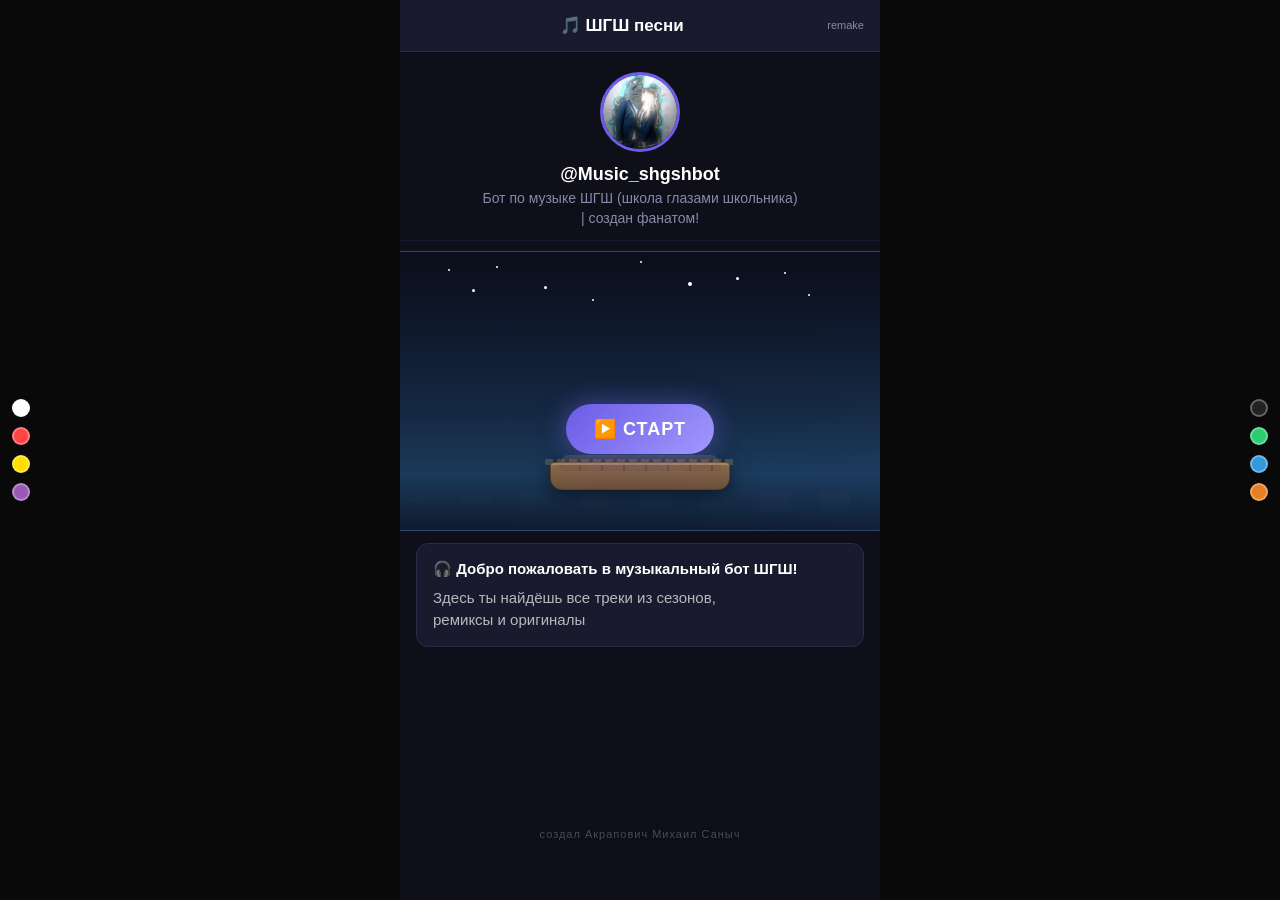
==== commit db71dfb3: "Add files via upload" ====
--- a/index.html
+++ b/index.html
@@ -8,6 +8,7 @@
 </head>
 <body>
     <div class="telegram-app" id="app">
+        <!-- Цветные кружочки -->
         <div class="color-dots-left">
             <div class="color-dot" data-color="white" style="background: #ffffff;" onclick="changeTheme('white')"></div>
             <div class="color-dot" data-color="red" style="background: #ff4444;" onclick="changeTheme('red')"></div>
@@ -21,11 +22,13 @@
             <div class="color-dot" data-color="orange" style="background: #e67e22;" onclick="changeTheme('orange')"></div>
         </div>
 
+        <!-- Шапка -->
         <div class="tg-header">
             <div class="tg-header-title">🎵 ШГШ песни</div>
             <div class="tg-header-subtitle">remake</div>
         </div>
 
+        <!-- Профиль -->
         <div class="tg-profile">
             <div class="tg-profile-avatar">
                 <img src="avatar.png" alt="avatar" onerror="this.src='data:image/svg+xml,%3Csvg xmlns=%22http://www.w3.org/2000/svg%22 width=%2280%22 height=%2280%22 viewBox=%220 0 80 80%22%3E%3Crect width=%2280%22 height=%2280%22 fill=%22%236c5ce7%22/%3E%3Ctext x=%2240%22 y=%2248%22 text-anchor=%22middle%22 font-size=%2236%22 fill=%22white%22 font-family=%22Arial%22%3E🎵%3C/text%3E%3C/svg%3E'" />
@@ -34,6 +37,7 @@
             <div class="tg-profile-bio">Бот по музыке ШГШ (школа глазами школьника) | создан фанатом!</div>
         </div>
 
+        <!-- Океан -->
         <div class="ocean-scene" id="oceanScene">
             <div class="stars">
                 <div class="star"></div><div class="star"></div><div class="star"></div>
@@ -49,6 +53,7 @@
             </div>
         </div>
 
+        <!-- Приветствие -->
         <div class="tg-content">
             <div class="tg-message">
                 <div class="tg-message-text">🎧 <strong>Добро пожаловать в музыкальный бот ШГШ!</strong></div>
@@ -56,6 +61,7 @@
             </div>
         </div>
 
+        <!-- Подпись -->
         <div class="footer-credit">создал Акрапович Михаил Саныч</div>
     </div>
 
--- a/styles.css
+++ b/styles.css
@@ -24,7 +24,6 @@
     overflow: hidden;
 }
 
-/* ===== ШАПКА ===== */
 .tg-header {
     background: #1a1a2e;
     padding: 10px 16px;
@@ -72,7 +71,6 @@
     margin-top: -2px;
 }
 
-/* ===== ПРОФИЛЬ ===== */
 .tg-profile {
     display: flex;
     flex-direction: column;
@@ -115,7 +113,6 @@
     max-width: 320px;
 }
 
-/* ===== ОКЕАН ===== */
 .ocean-scene {
     position: relative;
     width: 100%;
@@ -127,7 +124,6 @@
     border-bottom: 1px solid #2a4a6a;
 }
 
-/* ===== ВОЛНЫ ===== */
 .wave {
     position: absolute;
     bottom: 0;
@@ -161,7 +157,6 @@
     100% { transform: translateX(-50%); }
 }
 
-/* ===== ПЛОТ ===== */
 .raft-container {
     position: absolute;
     bottom: 40px;
@@ -294,7 +289,6 @@
     box-shadow: 0 0 40px rgba(108, 92, 231, 0.5);
 }
 
-/* ===== ЗВЁЗДЫ ===== */
 .stars {
     position: absolute;
     top: 0;
@@ -346,7 +340,6 @@
     border-radius: 50%;
 }
 
-/* ===== КОНТЕНТ ===== */
 .tg-content {
     flex: 1;
     padding: 12px 16px 100px;
@@ -373,7 +366,6 @@
     color: #ffffff;
 }
 
-/* ===== INLINE КНОПКИ ===== */
 .tg-inline-grid {
     display: grid;
     grid-template-columns: 1fr 1fr;
@@ -395,18 +387,18 @@
     white-space: nowrap;
     overflow: hidden;
     text-overflow: ellipsis;
+    position: relative;
 }
 
 .tg-inline-btn:active {
     background: #2a2a4a;
-    transform: scale(0.96);
+    transform: scale(0.95) !important;
 }
 
 .tg-inline-btn-wide {
     grid-column: 1 / -1;
 }
 
-/* ===== ПЕСНИ ===== */
 .tg-song-item {
     background: #1a1a2e;
     border-radius: 10px;
@@ -450,7 +442,6 @@
     transform: scale(0.92);
 }
 
-/* ===== ПЛЕЕР ===== */
 .tg-player {
     position: fixed;
     bottom: 0;
@@ -460,34 +451,42 @@
     width: 100%;
     background: #1a1a2e;
     border-top: 1px solid #2a2a4a;
-    padding: 10px 16px;
+    padding: 10px 12px;
     display: none;
     align-items: center;
-    gap: 12px;
+    gap: 6px;
     z-index: 100;
+    flex-wrap: wrap;
 }
 
 .tg-player-btn {
     background: none;
     border: none;
     color: #ffffff;
-    font-size: 22px;
+    font-size: 20px;
     cursor: pointer;
-    padding: 4px 8px;
+    padding: 4px 6px;
     transition: all 0.15s;
+    min-width: 32px;
+    text-align: center;
 }
 
 .tg-player-btn:active {
     transform: scale(0.9);
 }
 
+.tg-player-btn:hover {
+    opacity: 0.8;
+}
+
 .tg-player-info {
     flex: 1;
-    min-width: 0;
+    min-width: 80px;
+    margin: 0 4px;
 }
 
 .tg-player-title {
-    font-size: 14px;
+    font-size: 13px;
     font-weight: 500;
     color: #ffffff;
     white-space: nowrap;
@@ -496,17 +495,91 @@
 }
 
 .tg-player-subtitle {
-    font-size: 12px;
+    font-size: 11px;
     color: #8888aa;
     white-space: nowrap;
     overflow: hidden;
     text-overflow: ellipsis;
 }
 
-/* ===== ПОДПИСЬ ===== */
+.tg-player-progress {
+    width: 100%;
+    display: flex;
+    align-items: center;
+    gap: 8px;
+    margin-top: 2px;
+}
+
+.tg-player-progress input[type="range"] {
+    flex: 1;
+    height: 4px;
+    -webkit-appearance: none;
+    background: #2a2a4a;
+    border-radius: 2px;
+    outline: none;
+    accent-color: #6c5ce7;
+}
+
+.tg-player-progress input[type="range"]::-webkit-slider-thumb {
+    -webkit-appearance: none;
+    width: 12px;
+    height: 12px;
+    border-radius: 50%;
+    background: #6c5ce7;
+    cursor: pointer;
+}
+
+.tg-player-time {
+    display: flex;
+    justify-content: space-between;
+    font-size: 10px;
+    color: #8888aa;
+    min-width: 70px;
+}
+
+.tg-player-menu {
+    position: relative;
+    display: inline-block;
+}
+
+.tg-player-dropdown {
+    display: none;
+    position: absolute;
+    bottom: 40px;
+    right: 0;
+    background: #1a1a2e;
+    border: 1px solid #2a2a4a;
+    border-radius: 10px;
+    padding: 6px 0;
+    min-width: 120px;
+    z-index: 101;
+    box-shadow: 0 4px 20px rgba(0,0,0,0.5);
+}
+
+.tg-player-dropdown.active {
+    display: block;
+}
+
+.tg-player-dropdown button {
+    display: block;
+    width: 100%;
+    padding: 8px 14px;
+    background: none;
+    border: none;
+    color: #ffffff;
+    font-size: 13px;
+    text-align: left;
+    cursor: pointer;
+    transition: background 0.15s;
+}
+
+.tg-player-dropdown button:hover {
+    background: #2a2a4a;
+}
+
 .footer-credit {
     position: fixed;
-    bottom: 8px;
+    bottom: 60px;
     left: 50%;
     transform: translateX(-50%);
     font-size: 11px;
@@ -519,7 +592,6 @@
     text-shadow: 0 1px 4px rgba(0, 0, 0, 0.5);
 }
 
-/* ===== ЦВЕТНЫЕ КРУЖОЧКИ ===== */
 .color-dots-left,
 .color-dots-right {
     position: fixed;
@@ -546,7 +618,6 @@
 .color-dot:hover { transform: scale(1.3); border-color: rgba(255, 255, 255, 0.8); }
 .color-dot:active { transform: scale(0.9); }
 
-/* ===== ДЕРЕВЬЯ ===== */
 .trees-container {
     position: fixed;
     bottom: 0;
@@ -589,7 +660,6 @@
     50% { transform: rotate(5deg); }
 }
 
-/* ===== ВЕТЕР ===== */
 .wind-line {
     position: absolute;
     height: 2px;
@@ -600,6 +670,8 @@
 .wind-1 { top: 20%; width: 80px; animation-duration: 3s; animation-delay: 0s; }
 .wind-2 { top: 40%; width: 120px; animation-duration: 4.5s; animation-delay: 0.8s; }
 .wind-3 { top: 60%; width: 60px; animation-duration: 3.5s; animation-delay: 1.5s; }
+.wind-4 { top: 25%; width: 150px; animation-duration: 2.5s; animation-delay: 0.5s; height: 3px; background: rgba(255, 255, 255, 0.12); }
+.wind-5 { top: 55%; width: 180px; animation-duration: 3.2s; animation-delay: 1.2s; height: 4px; background: rgba(255, 255, 255, 0.08); }
 
 @keyframes windBlow {
     0% { transform: translateX(-100px); opacity: 0; }
@@ -607,8 +679,13 @@
     80% { opacity: 1; }
     100% { transform: translateX(calc(100vw + 100px)); opacity: 0; }
 }
-
-/* ===== АНИМАЦИЯ ПЕРЕХОДОВ ===== */
+@keyframes windBlowStrong {
+    0% { transform: translateX(-150px); opacity: 0; }
+    15% { opacity: 1; }
+    85% { opacity: 1; }
+    100% { transform: translateX(calc(100vw + 150px)); opacity: 0; }
+}
+
 .page-transition-in {
     animation: slideInFromRight 0.6s cubic-bezier(0.25, 0.46, 0.45, 0.94) forwards;
     overflow: hidden;
@@ -627,7 +704,6 @@
     100% { transform: translateX(-100%); opacity: 0.3; }
 }
 
-/* ===== КОМЕТА ===== */
 .comet-container {
     position: fixed;
     top: 0;
@@ -691,8 +767,132 @@
 }
 .comet-flash.active { opacity: 1; transition: opacity 0.1s ease; }
 
+/* ===== ЖИВЫЕ КНОПКИ ДЛЯ СЕЗОНОВ ===== */
+.season-fire {
+    animation: fireGlow 1.2s ease-in-out infinite;
+    position: relative;
+    z-index: 2;
+}
+@keyframes fireGlow {
+    0% { box-shadow: 0 0 10px rgba(255, 100, 0, 0.3), 0 0 20px rgba(255, 50, 0, 0.1); transform: scale(1); }
+    30% { box-shadow: 0 0 30px rgba(255, 150, 0, 0.8), 0 0 60px rgba(255, 80, 0, 0.4), 0 0 100px rgba(255, 50, 0, 0.2); transform: scale(1.04); }
+    60% { box-shadow: 0 0 20px rgba(255, 100, 0, 0.5), 0 0 40px rgba(255, 50, 0, 0.2); transform: scale(0.98); }
+    100% { box-shadow: 0 0 10px rgba(255, 100, 0, 0.3), 0 0 20px rgba(255, 50, 0, 0.1); transform: scale(1); }
+}
+.season-fire::after {
+    content: '🔥';
+    position: absolute;
+    top: -8px;
+    right: -8px;
+    font-size: 14px;
+    animation: fireEmoji 0.8s ease-in-out infinite alternate;
+}
+@keyframes fireEmoji {
+    0% { transform: scale(0.8) rotate(-10deg); opacity: 0.7; }
+    100% { transform: scale(1.2) rotate(10deg); opacity: 1; }
+}
+
+.season-wind {
+    animation: windSway 0.8s ease-in-out infinite alternate;
+}
+@keyframes windSway {
+    0% { transform: rotate(-4deg) translateX(-2px); }
+    25% { transform: rotate(2deg) translateX(3px); }
+    50% { transform: rotate(-3deg) translateX(-3px); }
+    75% { transform: rotate(4deg) translateX(2px); }
+    100% { transform: rotate(-2deg) translateX(-1px); }
+}
+.season-wind::after {
+    content: '💨';
+    position: absolute;
+    top: -6px;
+    right: -6px;
+    font-size: 14px;
+    animation: windEmoji 0.6s ease-in-out infinite alternate;
+}
+@keyframes windEmoji {
+    0% { transform: translateX(-4px) rotate(-10deg); opacity: 0.5; }
+    100% { transform: translateX(6px) rotate(10deg); opacity: 1; }
+}
+
+.season-spin {
+    animation: spinSlow 4s linear infinite;
+}
+@keyframes spinSlow {
+    0% { transform: rotate(0deg); }
+    100% { transform: rotate(360deg); }
+}
+.season-spin::after {
+    content: '🌀';
+    position: absolute;
+    top: -6px;
+    right: -6px;
+    font-size: 14px;
+    animation: spinEmoji 2s linear infinite;
+}
+@keyframes spinEmoji {
+    0% { transform: rotate(0deg); }
+    100% { transform: rotate(360deg); }
+}
+
+.season-shake {
+    animation: shake 0.15s ease-in-out infinite;
+}
+@keyframes shake {
+    0% { transform: translateX(0); }
+    20% { transform: translateX(-3px); }
+    40% { transform: translateX(3px); }
+    60% { transform: translateX(-2px); }
+    80% { transform: translateX(2px); }
+    100% { transform: translateX(0); }
+}
+.season-shake::after {
+    content: '⚡';
+    position: absolute;
+    top: -6px;
+    right: -6px;
+    font-size: 14px;
+    animation: shakeEmoji 0.2s ease-in-out infinite alternate;
+}
+@keyframes shakeEmoji {
+    0% { transform: translateX(-2px) translateY(-2px); }
+    100% { transform: translateX(2px) translateY(2px); }
+}
+
+.season-flicker {
+    animation: flicker 0.3s ease-in-out infinite alternate;
+}
+@keyframes flicker {
+    0% { opacity: 0.6; box-shadow: 0 0 5px rgba(100, 100, 255, 0.1); }
+    20% { opacity: 1; box-shadow: 0 0 20px rgba(100, 100, 255, 0.3); }
+    40% { opacity: 0.7; box-shadow: 0 0 5px rgba(100, 100, 255, 0.1); }
+    60% { opacity: 1; box-shadow: 0 0 25px rgba(100, 100, 255, 0.4); }
+    80% { opacity: 0.8; box-shadow: 0 0 10px rgba(100, 100, 255, 0.2); }
+    100% { opacity: 1; box-shadow: 0 0 15px rgba(100, 100, 255, 0.3); }
+}
+.season-flicker::after {
+    content: '📺';
+    position: absolute;
+    top: -6px;
+    right: -6px;
+    font-size: 14px;
+    animation: flickerEmoji 0.4s ease-in-out infinite alternate;
+}
+@keyframes flickerEmoji {
+    0% { opacity: 0.4; transform: scale(0.8); }
+    100% { opacity: 1; transform: scale(1.1); }
+}
+
+.season-fire:hover,
+.season-wind:hover,
+.season-spin:hover,
+.season-shake:hover,
+.season-flicker:hover {
+    animation-play-state: paused;
+    transform: scale(1.05);
+}
+
 /* ===== ТЕМЫ ===== */
-/* Белая */
 .theme-white .telegram-app { background: #f5f5f5; }
 .theme-white .tg-header { background: #ffffff; border-bottom: 1px solid #e0e0e0; }
 .theme-white .tg-header-title { color: #222; }
@@ -705,8 +905,18 @@
 .theme-white .tg-song-name { color: #333; }
 .theme-white .footer-credit { color: rgba(0, 0, 0, 0.2); }
 .theme-white .tree-crown { background: radial-gradient(ellipse at 30% 30%, #3da55e, #1a5a2a); }
-
-/* Красная */
+.theme-white .tg-player { background: #ffffff; border-top: 1px solid #e0e0e0; }
+.theme-white .tg-player-btn { color: #333; }
+.theme-white .tg-player-title { color: #222; }
+.theme-white .tg-player-subtitle { color: #777; }
+.theme-white .tg-player-dropdown { background: #ffffff; border-color: #ddd; }
+.theme-white .tg-player-dropdown button { color: #333; }
+.theme-white .tg-player-dropdown button:hover { background: #f0f0f0; }
+.theme-white .tg-player-progress input[type="range"] { background: #ddd; }
+.theme-white .tg-player-time { color: #999; }
+.theme-white .tg-profile-name { color: #222; }
+.theme-white .tg-profile-bio { color: #666; }
+
 .theme-red .telegram-app { background: #1a0a0a; }
 .theme-red .tg-header { background: #2a0a0a; border-bottom: 1px solid #4a1a1a; }
 .theme-red .tg-header-title { color: #ff6666; }
@@ -719,8 +929,17 @@
 .theme-red .tg-song-name { color: #ffaaaa; }
 .theme-red .footer-credit { color: rgba(255, 100, 100, 0.2); }
 .theme-red .tree-crown { background: radial-gradient(ellipse at 30% 30%, #8a2a2a, #5a1a1a); }
-
-/* Жёлтая */
+.theme-red .tg-player { background: #2a0a0a; border-top: 1px solid #4a1a1a; }
+.theme-red .tg-player-btn { color: #ff6666; }
+.theme-red .tg-player-title { color: #ffaaaa; }
+.theme-red .tg-player-subtitle { color: #cc8888; }
+.theme-red .tg-player-dropdown { background: #2a0a0a; border-color: #4a1a1a; }
+.theme-red .tg-player-dropdown button { color: #ffaaaa; }
+.theme-red .tg-player-dropdown button:hover { background: #3a0a0a; }
+.theme-red .tg-player-progress input[type="range"] { background: #4a1a1a; }
+.theme-red .tg-profile-name { color: #ff8888; }
+.theme-red .tg-profile-bio { color: #cc8888; }
+
 .theme-yellow .telegram-app { background: #1a1a0a; }
 .theme-yellow .tg-header { background: #2a2a0a; border-bottom: 1px solid #4a4a1a; }
 .theme-yellow .tg-header-title { color: #ffdd44; }
@@ -733,8 +952,17 @@
 .theme-yellow .tg-song-name { color: #ddcc88; }
 .theme-yellow .footer-credit { color: rgba(255, 220, 68, 0.2); }
 .theme-yellow .tree-crown { background: radial-gradient(ellipse at 30% 30%, #8a8a2a, #5a5a1a); }
-
-/* Фиолетовая */
+.theme-yellow .tg-player { background: #2a2a0a; border-top: 1px solid #4a4a1a; }
+.theme-yellow .tg-player-btn { color: #ffdd44; }
+.theme-yellow .tg-player-title { color: #ddcc88; }
+.theme-yellow .tg-player-subtitle { color: #bbaa66; }
+.theme-yellow .tg-player-dropdown { background: #2a2a0a; border-color: #4a4a1a; }
+.theme-yellow .tg-player-dropdown button { color: #ddcc88; }
+.theme-yellow .tg-player-dropdown button:hover { background: #3a3a0a; }
+.theme-yellow .tg-player-progress input[type="range"] { background: #4a4a1a; }
+.theme-yellow .tg-profile-name { color: #ffdd44; }
+.theme-yellow .tg-profile-bio { color: #bbaa66; }
+
 .theme-purple .telegram-app { background: #0a0a1a; }
 .theme-purple .tg-header { background: #1a0a2a; border-bottom: 1px solid #3a1a4a; }
 .theme-purple .tg-header-title { color: #bb66ff; }
@@ -747,8 +975,17 @@
 .theme-purple .tg-song-name { color: #cc99ff; }
 .theme-purple .footer-credit { color: rgba(180, 100, 255, 0.2); }
 .theme-purple .tree-crown { background: radial-gradient(ellipse at 30% 30%, #5a2a8a, #3a1a5a); }
-
-/* Чёрная */
+.theme-purple .tg-player { background: #1a0a2a; border-top: 1px solid #3a1a4a; }
+.theme-purple .tg-player-btn { color: #bb66ff; }
+.theme-purple .tg-player-title { color: #cc99ff; }
+.theme-purple .tg-player-subtitle { color: #aa77dd; }
+.theme-purple .tg-player-dropdown { background: #1a0a2a; border-color: #3a1a4a; }
+.theme-purple .tg-player-dropdown button { color: #cc99ff; }
+.theme-purple .tg-player-dropdown button:hover { background: #2a0a3a; }
+.theme-purple .tg-player-progress input[type="range"] { background: #3a1a4a; }
+.theme-purple .tg-profile-name { color: #cc88ff; }
+.theme-purple .tg-profile-bio { color: #aa77dd; }
+
 .theme-black .telegram-app { background: #050505; }
 .theme-black .tg-header { background: #0a0a0a; border-bottom: 1px solid #1a1a1a; }
 .theme-black .tg-header-title { color: #888; }
@@ -761,8 +998,17 @@
 .theme-black .tg-song-name { color: #666; }
 .theme-black .footer-credit { color: rgba(255, 255, 255, 0.05); }
 .theme-black .tree-crown { background: radial-gradient(ellipse at 30% 30%, #2a2a2a, #111); }
-
-/* Зелёная */
+.theme-black .tg-player { background: #0a0a0a; border-top: 1px solid #1a1a1a; }
+.theme-black .tg-player-btn { color: #888; }
+.theme-black .tg-player-title { color: #aaa; }
+.theme-black .tg-player-subtitle { color: #666; }
+.theme-black .tg-player-dropdown { background: #0a0a0a; border-color: #1a1a1a; }
+.theme-black .tg-player-dropdown button { color: #aaa; }
+.theme-black .tg-player-dropdown button:hover { background: #1a1a1a; }
+.theme-black .tg-player-progress input[type="range"] { background: #1a1a1a; }
+.theme-black .tg-profile-name { color: #aaa; }
+.theme-black .tg-profile-bio { color: #555; }
+
 .theme-green .telegram-app { background: #0a1a0a; }
 .theme-green .tg-header { background: #0a2a0a; border-bottom: 1px solid #1a4a1a; }
 .theme-green .tg-header-title { color: #44dd66; }
@@ -775,8 +1021,17 @@
 .theme-green .tg-song-name { color: #88dd88; }
 .theme-green .footer-credit { color: rgba(68, 221, 102, 0.2); }
 .theme-green .tree-crown { background: radial-gradient(ellipse at 30% 30%, #2a8a4a, #1a5a2a); }
-
-/* Синяя */
+.theme-green .tg-player { background: #0a2a0a; border-top: 1px solid #1a4a1a; }
+.theme-green .tg-player-btn { color: #44dd66; }
+.theme-green .tg-player-title { color: #88dd88; }
+.theme-green .tg-player-subtitle { color: #66aa66; }
+.theme-green .tg-player-dropdown { background: #0a2a0a; border-color: #1a4a1a; }
+.theme-green .tg-player-dropdown button { color: #88dd88; }
+.theme-green .tg-player-dropdown button:hover { background: #1a3a0a; }
+.theme-green .tg-player-progress input[type="range"] { background: #1a4a1a; }
+.theme-green .tg-profile-name { color: #44dd66; }
+.theme-green .tg-profile-bio { color: #66aa66; }
+
 .theme-blue .telegram-app { background: #0a0a1a; }
 .theme-blue .tg-header { background: #0a1a2a; border-bottom: 1px solid #1a3a4a; }
 .theme-blue .tg-header-title { color: #4488ff; }
@@ -789,8 +1044,17 @@
 .theme-blue .tg-song-name { color: #88aadd; }
 .theme-blue .footer-credit { color: rgba(68, 136, 255, 0.2); }
 .theme-blue .tree-crown { background: radial-gradient(ellipse at 30% 30%, #2a5a8a, #1a3a5a); }
-
-/* Оранжевая */
+.theme-blue .tg-player { background: #0a1a2a; border-top: 1px solid #1a3a4a; }
+.theme-blue .tg-player-btn { color: #4488ff; }
+.theme-blue .tg-player-title { color: #88aadd; }
+.theme-blue .tg-player-subtitle { color: #6688bb; }
+.theme-blue .tg-player-dropdown { background: #0a1a2a; border-color: #1a3a4a; }
+.theme-blue .tg-player-dropdown button { color: #88aadd; }
+.theme-blue .tg-player-dropdown button:hover { background: #1a2a3a; }
+.theme-blue .tg-player-progress input[type="range"] { background: #1a3a4a; }
+.theme-blue .tg-profile-name { color: #4488ff; }
+.theme-blue .tg-profile-bio { color: #6688bb; }
+
 .theme-orange .telegram-app { background: #1a0a0a; }
 .theme-orange .tg-header { background: #2a1a0a; border-bottom: 1px solid #4a3a1a; }
 .theme-orange .tg-header-title { color: #ff8833; }
@@ -803,6 +1067,16 @@
 .theme-orange .tg-song-name { color: #dd9966; }
 .theme-orange .footer-credit { color: rgba(255, 136, 51, 0.2); }
 .theme-orange .tree-crown { background: radial-gradient(ellipse at 30% 30%, #8a5a2a, #5a3a1a); }
+.theme-orange .tg-player { background: #2a1a0a; border-top: 1px solid #4a3a1a; }
+.theme-orange .tg-player-btn { color: #ff8833; }
+.theme-orange .tg-player-title { color: #dd9966; }
+.theme-orange .tg-player-subtitle { color: #bb7744; }
+.theme-orange .tg-player-dropdown { background: #2a1a0a; border-color: #4a3a1a; }
+.theme-orange .tg-player-dropdown button { color: #dd9966; }
+.theme-orange .tg-player-dropdown button:hover { background: #3a2a0a; }
+.theme-orange .tg-player-progress input[type="range"] { background: #4a3a1a; }
+.theme-orange .tg-profile-name { color: #ff8833; }
+.theme-orange .tg-profile-bio { color: #bb7744; }
 
 /* ===== ОКЕАН И ПЛОТ НЕ МЕНЯЮТ ЦВЕТ ===== */
 .theme-white .ocean-scene,
@@ -926,6 +1200,23 @@
     .color-dot { width: 14px; height: 14px; }
     .color-dots-left { left: 2px; }
     .color-dots-right { right: 2px; }
+    .tg-player { padding: 8px 8px; gap: 4px; }
+    .tg-player-btn { font-size: 17px; padding: 3px 4px; min-width: 28px; }
+    .tg-player-title { font-size: 12px; }
+    .tg-player-subtitle { font-size: 10px; }
+    .tg-player-progress input[type="range"] { height: 3px; }
+    .footer-credit { bottom: 50px; font-size: 10px; }
+    .season-fire::after,
+    .season-wind::after,
+    .season-spin::after,
+    .season-shake::after,
+    .season-flicker::after {
+        font-size: 11px;
+        top: -4px;
+        right: -4px;
+    }
+    .season-spin { animation-duration: 6s; }
+    .wind-4, .wind-5 { display: none; }
 }
 
 @media (max-width: 360px) {
@@ -936,4 +1227,14 @@
     .tg-inline-grid { grid-template-columns: 1fr; }
     .tg-btn-inline-small { padding: 4px 10px; font-size: 12px; }
     .color-dot { width: 12px; height: 12px; }
+    .tg-player-btn { font-size: 15px; min-width: 24px; padding: 2px 3px; }
+    .season-fire::after,
+    .season-wind::after,
+    .season-spin::after,
+    .season-shake::after,
+    .season-flicker::after {
+        font-size: 9px;
+        top: -2px;
+        right: -2px;
+    }
 }
